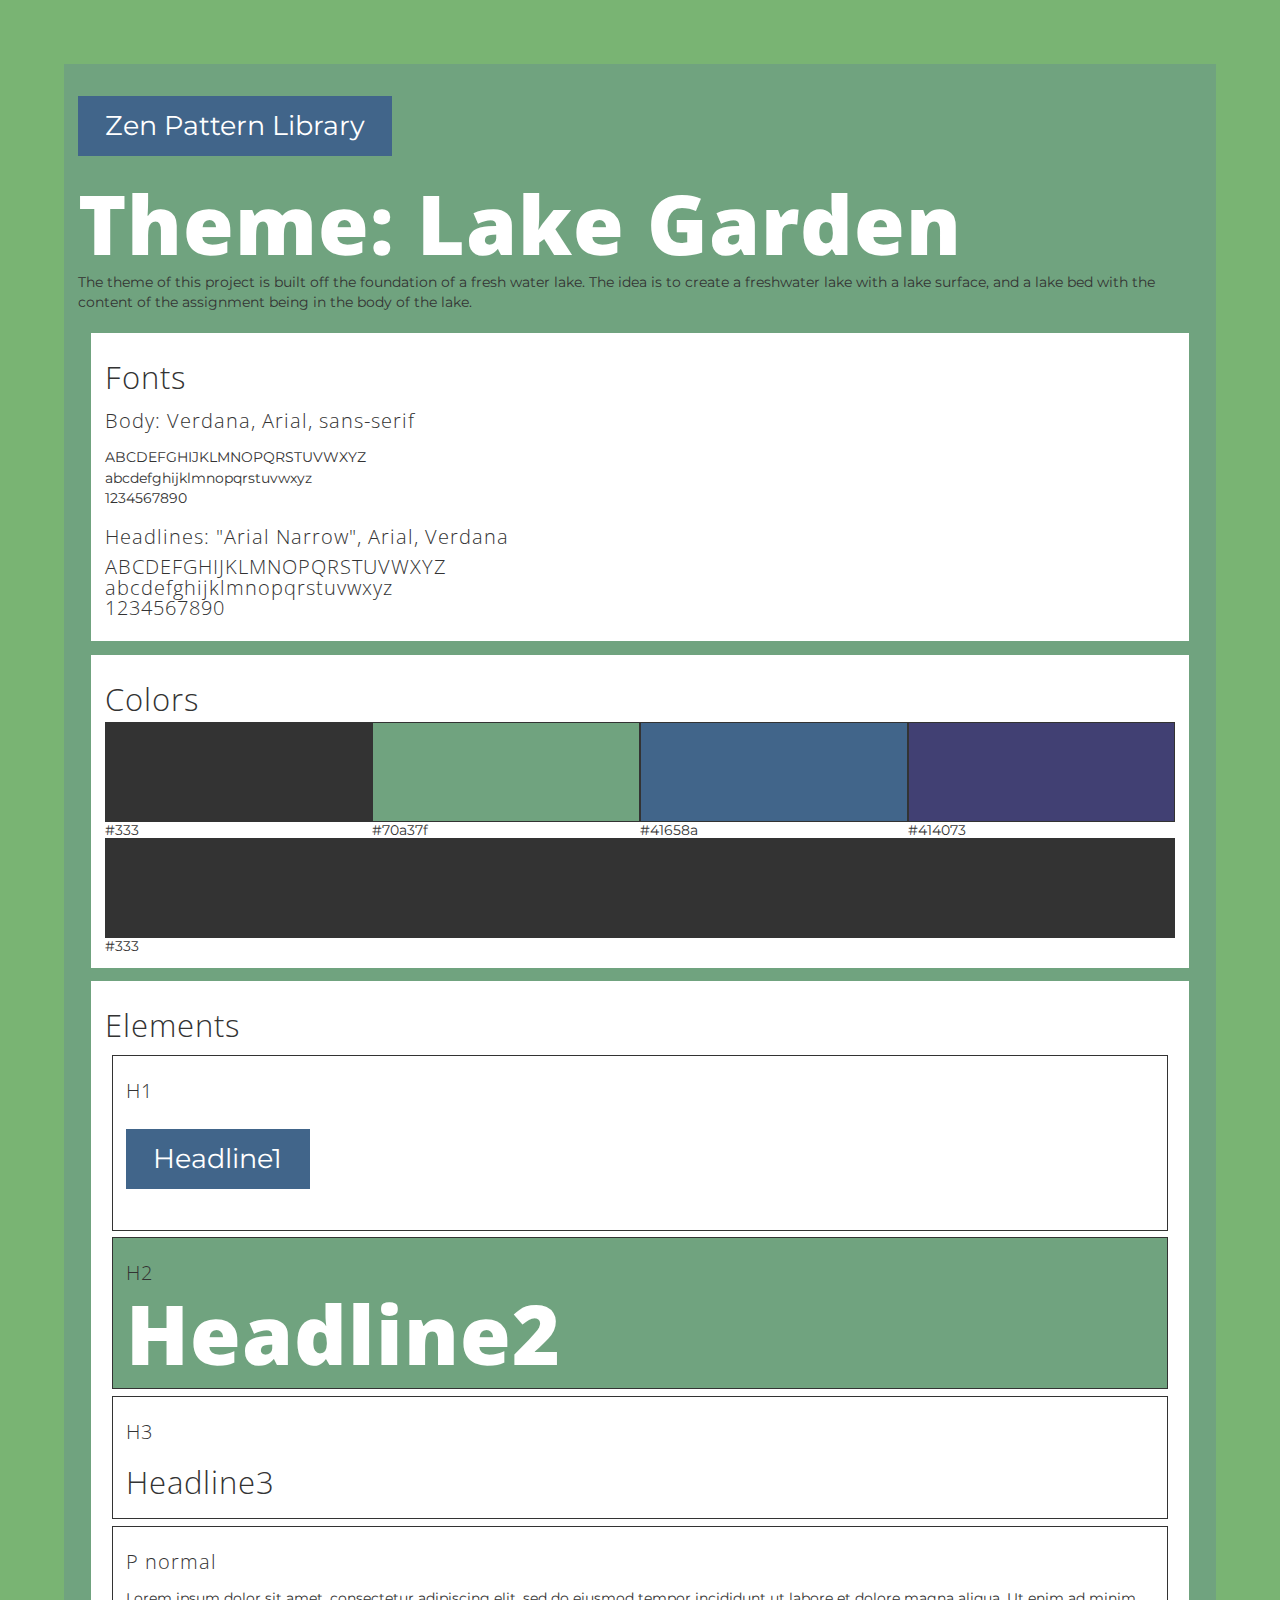
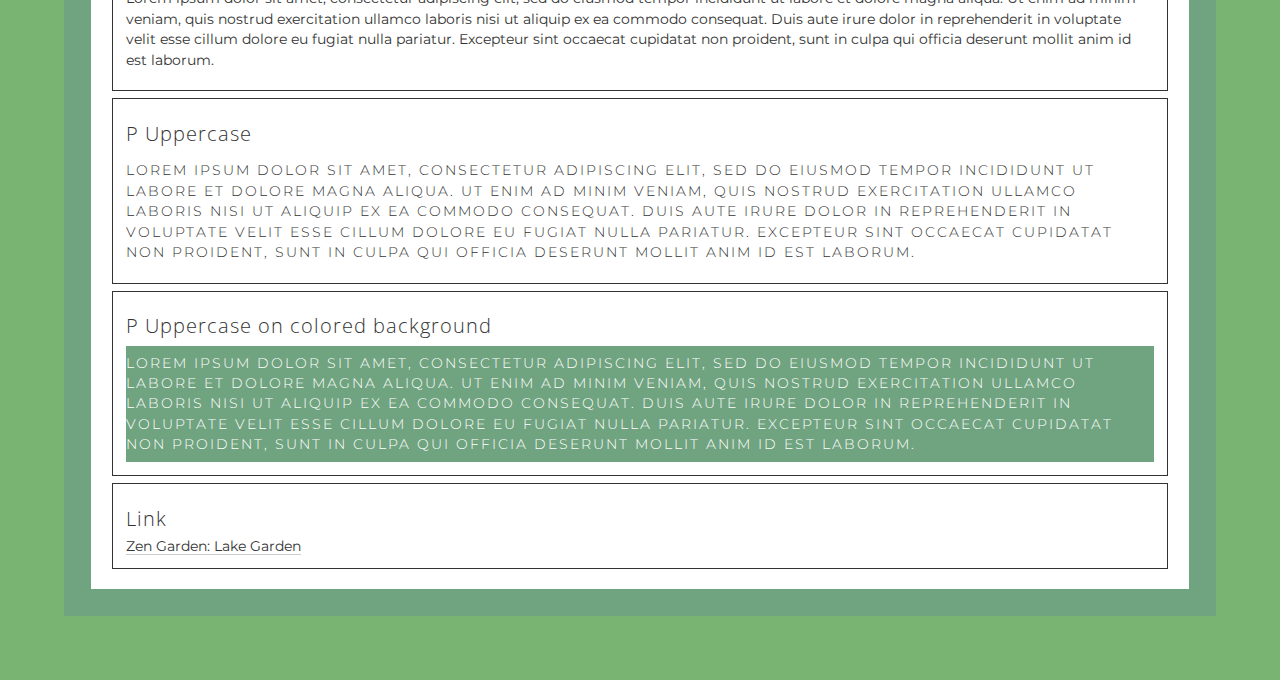
==== pattern.html @ 825a093c "Style Guide color and font change." ====
<!DOCTYPE html>
<html lang="en">
  <head>
    <meta charset="UTF-8" />
    <meta name="viewport" content="width=device-width, initial-scale=1.0" />
    <title>Zen Pattern Library</title>
    <link rel="stylesheet" href="style-pattern.css" />
  </head>
  <body>
    <header>
      <h1>
        Zen Pattern Library
      </h1>
    </header>
    <main>
      <h2>Theme: Lake Garden</h2>
      <p>
        The theme of this project is built off the foundation of a fresh water lake. The idea is to create a freshwater lake with 
        a lake surface, and a lake bed with the content of the assignment being in the body of the lake.
      </p>
      <section>
        <h3>Fonts</h3>
        <h4>Body: Verdana, Arial, sans-serif</h4>
        <p>
          ABCDEFGHIJKLMNOPQRSTUVWXYZ<br />
          abcdefghijklmnopqrstuvwxyz<br />
          1234567890
        </p>
        <h4>Headlines: "Arial Narrow", Arial, Verdana</h4>
        <h4>
          ABCDEFGHIJKLMNOPQRSTUVWXYZ<br />
          abcdefghijklmnopqrstuvwxyz<br />
          1234567890
        </h4>
      </section>

      <section class="colors">
        <h3>Colors</h3>
        <figure>
          <div class="swatch text-dark"></div>
          <figcaption>#333</figcaption>
        </figure>
        <figure>
          <div class="swatch primary"></div>
          <figcaption>#70a37f</figcaption>
        </figure>
        <figure>
          <div class="swatch accent1"></div>
          <figcaption>#41658a</figcaption>
        </figure>
        <figure>
          <div class="swatch accent2"></div>
          <figcaption>#414073</figcaption>
        </figure>
        <figure>
          <div class="swatch text-dark"></div>
          <figcaption>#333</figcaption>
        </figure>
      </section>

      <section class="elements">
        <h3>Elements</h3>
        <div class="element">
          <h4>H1</h4>
          <h1>Headline1</h1>
        </div>
        <div class="element primary">
          <h4>H2</h4>
          <h2>Headline2</h2>
        </div>
        <div class="element">
          <h4>H3</h4>
          <h3>Headline3</h3>
        </div>
        <div class="element">
          <h4>P normal</h4>
          <p>
            Lorem ipsum dolor sit amet, consectetur adipiscing elit, sed do
            eiusmod tempor incididunt ut labore et dolore magna aliqua. Ut enim
            ad minim veniam, quis nostrud exercitation ullamco laboris nisi ut
            aliquip ex ea commodo consequat. Duis aute irure dolor in
            reprehenderit in voluptate velit esse cillum dolore eu fugiat nulla
            pariatur. Excepteur sint occaecat cupidatat non proident, sunt in
            culpa qui officia deserunt mollit anim id est laborum.
          </p>
        </div>
        <div class="element">
          <h4>P Uppercase</h4>
          <p class="uppercase">
            Lorem ipsum dolor sit amet, consectetur adipiscing elit, sed do
            eiusmod tempor incididunt ut labore et dolore magna aliqua. Ut enim
            ad minim veniam, quis nostrud exercitation ullamco laboris nisi ut
            aliquip ex ea commodo consequat. Duis aute irure dolor in
            reprehenderit in voluptate velit esse cillum dolore eu fugiat nulla
            pariatur. Excepteur sint occaecat cupidatat non proident, sunt in
            culpa qui officia deserunt mollit anim id est laborum.
          </p>
        </div>
        <div class="element">
          <h4>P Uppercase on colored background</h4>
          <p class="uppercase-light primary">
            Lorem ipsum dolor sit amet, consectetur adipiscing elit, sed do
            eiusmod tempor incididunt ut labore et dolore magna aliqua. Ut enim
            ad minim veniam, quis nostrud exercitation ullamco laboris nisi ut
            aliquip ex ea commodo consequat. Duis aute irure dolor in
            reprehenderit in voluptate velit esse cillum dolore eu fugiat nulla
            pariatur. Excepteur sint occaecat cupidatat non proident, sunt in
            culpa qui officia deserunt mollit anim id est laborum.
          </p>
        </div>
        <div class="element">
          <h4>Link</h4>
          <a
            href="https://crditto.github.io/Zen-Garden/"
            rel="noreferrer"
            target="_blank"
            >Zen Garden: Lake Garden</a
          >
        </div>
      </section>
    </main>
  </body>
</html>
---- style-pattern.css ----
/* Font Import */
@import url("https://fonts.googleapis.com/css2?family=Gabarito&family=Lora&family=Montserrat:wght@300&family=Open+Sans:wght@600&display=swap");
h2,
h3,
h4 {
  font-family: "Open Sans", Arial, Verdana, sans-serif;
  margin: 0;
}

h1 {
  background: #41658a;
  color: #fff;
  display: inline-block;
  font-weight: normal;
  margin-bottom: 1em;
  padding: 0.5em 1em;
}

h2 {
  color: #fff;
  font-weight: 900; /* Heavy */
  font-size: 6em;
  letter-spacing: 1px;
  line-height: 1em;
}

h3 {
  font-size: 2.25em;
  font-weight: 200; /* Thin */
  letter-spacing: 1px;
  line-height: 1em;
  padding: 0.5em 0 0.25em 0;
}

h4 {
  font-size: 1.5em;
  font-weight: 200; /* Thin */
  letter-spacing: 1px;
  line-height: 1em;
  margin: 0.5em 0;
}

p {
  font-family: "Montserrat", arial, sans-serif;
  font-size: 1em;
  line-height: 1.5em;
  padding: 0.5em 0;
  margin: 0;
}

a {
  border-bottom: 1px solid rgba(0, 0, 0, 0.2);
  color: #333;
  text-decoration: none;
  transition: border-color 0.2s ease-in-out;
}

a:hover {
  border-color: #41658a;
}

[role=banner] > h1 {
  font-weight: 300;
  letter-spacing: 2px;
  text-transform: uppercase;
  color: #fff;
}

.summary {
  font-weight: 300;
  letter-spacing: 2px;
  text-transform: uppercase;
  color: #fff;
  padding: 15% 0;
}
.summary p:last-child {
  border-top: 1px solid #41658a;
  margin-top: 1em;
  padding-top: 1.5em;
}
.summary a {
  color: #fff;
}

.preamble {
  background: rgba(255, 255, 255, 0.9);
  color: #333;
  margin-left: -30%;
  padding: 5% 5% 5% 30%;
}

.intro {
  padding: 5%;
}

* {
  box-sizing: border-box;
}

html {
  background-color: #79b473;
  padding: 5%;
}

body {
  font-family: "Montserrat", arial, sans-serif;
  font-size: 85%;
  color: #333;
  background-color: #70a37f;
  margin: 0;
  padding: 1em;
}

section {
  background-color: white;
  padding: 1em;
  margin: 1em;
}

.colors {
  display: flex;
  flex-flow: row wrap;
}
.colors > h3 {
  width: 100%;
  flex: 1 0 100%;
}
.colors > figure {
  margin: 0;
  flex: 1 1 25%;
}

.swatch {
  width: 100%;
  height: 100px;
  border: 1px solid;
}

.primary {
  background-color: #70a37f;
}

.accent1 {
  background-color: #41658a;
}

.accent2 {
  background-color: #414073;
}

.text-dark {
  background-color: #333;
}

.element {
  border: 1px solid;
  margin: 0.5em;
  padding: 1em;
}

.uppercase {
  font-weight: 300;
  letter-spacing: 2px;
  text-transform: uppercase;
  color: #333;
}

.uppercase-light {
  font-weight: 300;
  letter-spacing: 2px;
  text-transform: uppercase;
  color: #fff;
}/*# sourceMappingURL=style-pattern.css.map */
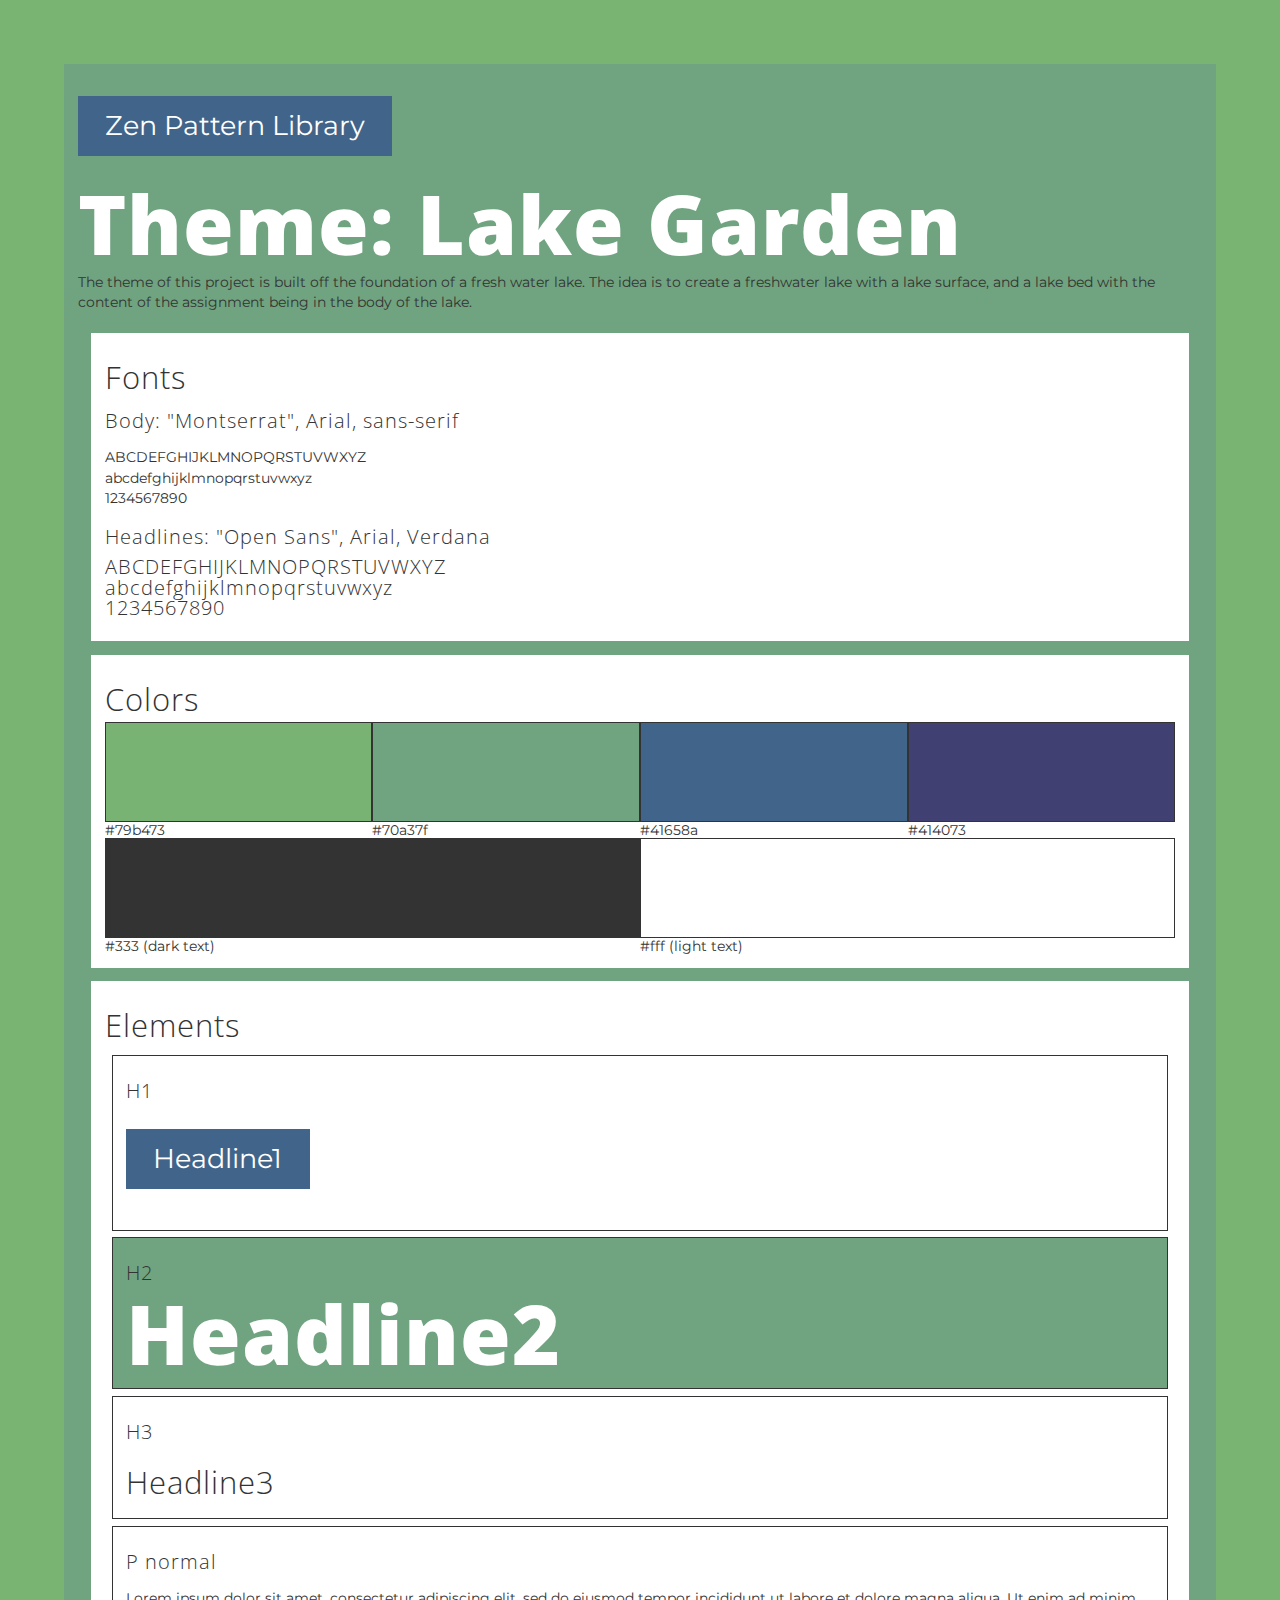
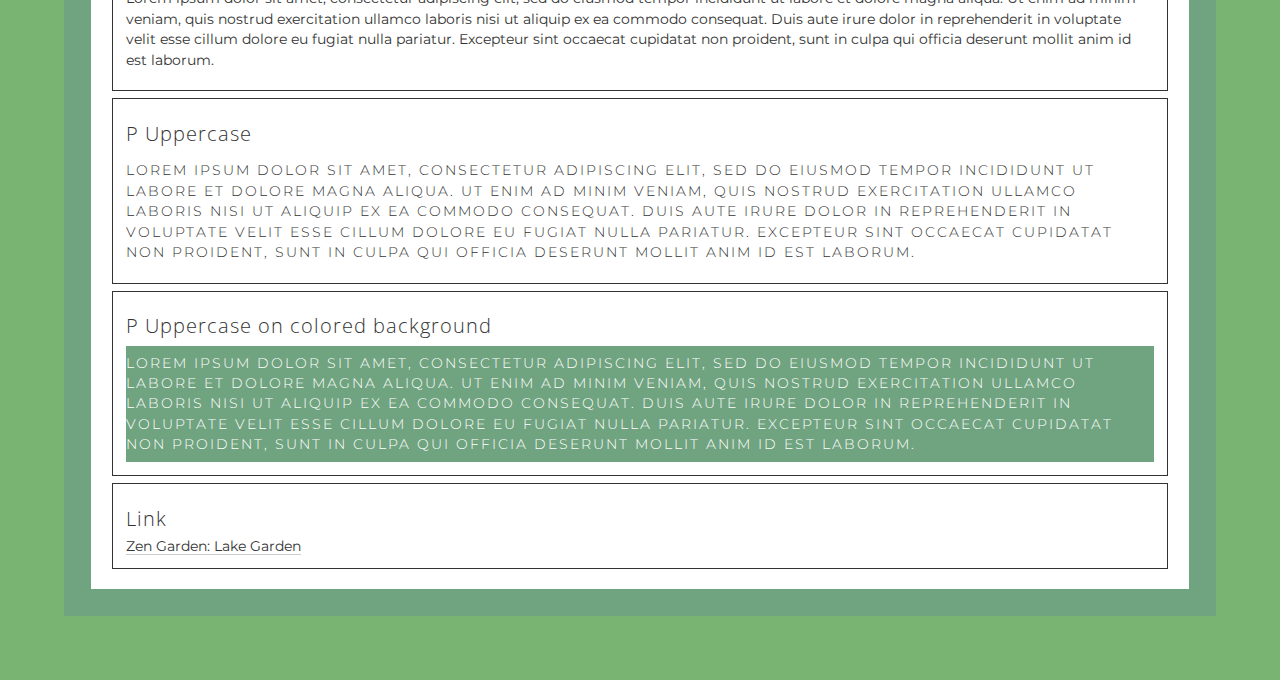
==== commit 94723ebd: "Style Guide: Swatches, headline & body text" ====
--- a/pattern.html
+++ b/pattern.html
@@ -20,13 +20,13 @@
       </p>
       <section>
         <h3>Fonts</h3>
-        <h4>Body: Verdana, Arial, sans-serif</h4>
+        <h4>Body: "Montserrat", Arial, sans-serif</h4>
         <p>
           ABCDEFGHIJKLMNOPQRSTUVWXYZ<br />
           abcdefghijklmnopqrstuvwxyz<br />
           1234567890
         </p>
-        <h4>Headlines: "Arial Narrow", Arial, Verdana</h4>
+        <h4>Headlines: "Open Sans", Arial, Verdana</h4>
         <h4>
           ABCDEFGHIJKLMNOPQRSTUVWXYZ<br />
           abcdefghijklmnopqrstuvwxyz<br />
@@ -37,8 +37,8 @@
       <section class="colors">
         <h3>Colors</h3>
         <figure>
-          <div class="swatch text-dark"></div>
-          <figcaption>#333</figcaption>
+          <div class="swatch background"></div>
+          <figcaption>#79b473</figcaption>
         </figure>
         <figure>
           <div class="swatch primary"></div>
@@ -54,7 +54,11 @@
         </figure>
         <figure>
           <div class="swatch text-dark"></div>
-          <figcaption>#333</figcaption>
+          <figcaption>#333 (dark text)</figcaption>
+        </figure>
+        <figure>
+          <div class="swatch text-light"></div>
+          <figcaption>#fff (light text)</figcaption>
         </figure>
       </section>
 
--- a/style-pattern.css
+++ b/style-pattern.css
@@ -135,6 +135,9 @@
   height: 100px;
   border: 1px solid;
 }
+.background {
+  background-color: #79b374!important;
+} 
 
 .primary {
   background-color: #70a37f;
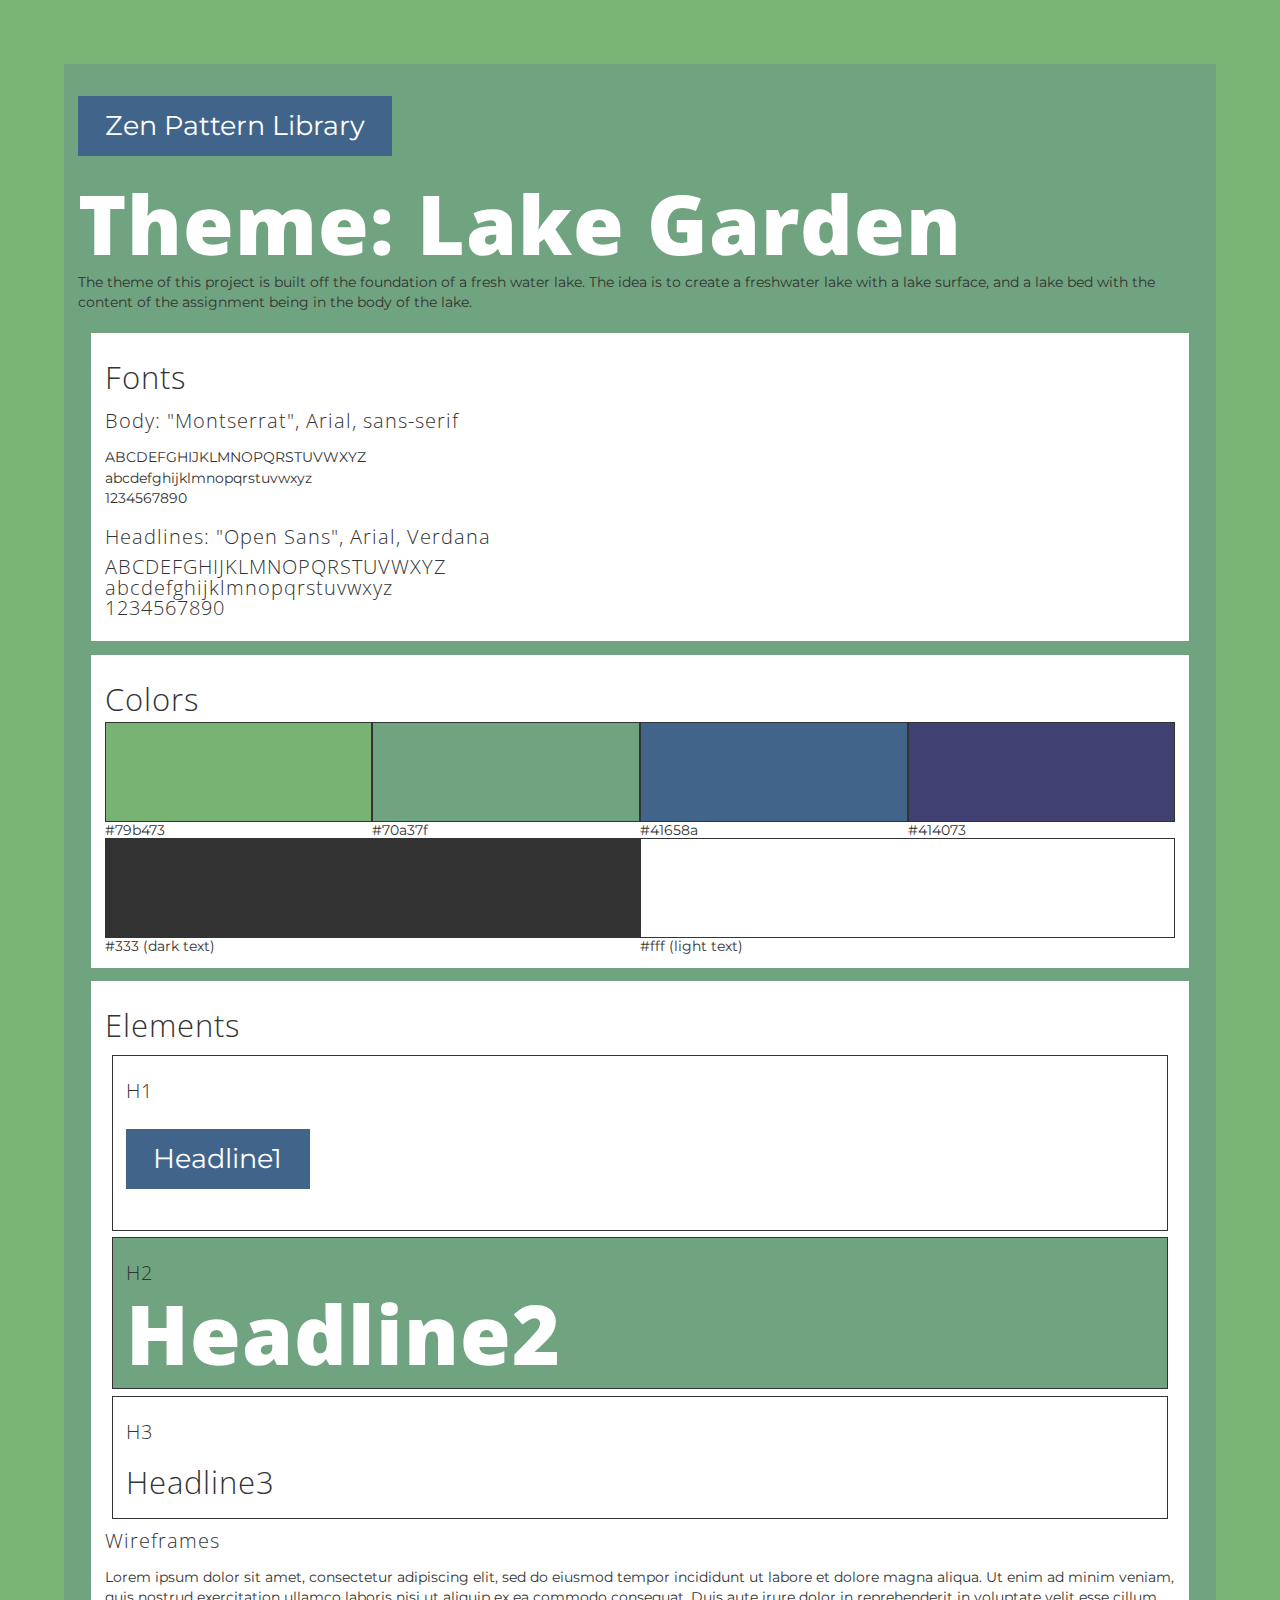
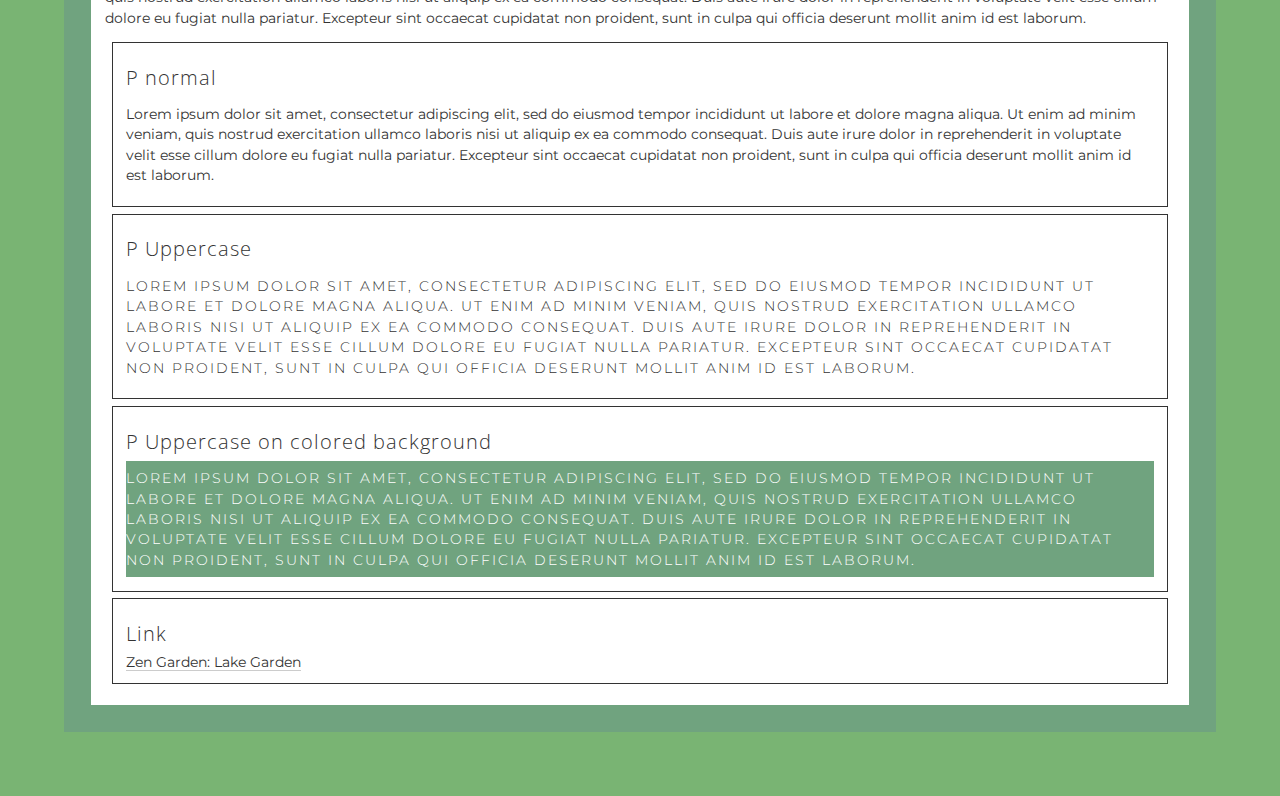
==== commit b167a36f: "Image upload" ====
--- a/pattern.html
+++ b/pattern.html
@@ -76,6 +76,18 @@
           <h4>H3</h4>
           <h3>Headline3</h3>
         </div>
+        <div class="image">
+          <h4>Wireframes</h4>
+          <p>
+            Lorem ipsum dolor sit amet, consectetur adipiscing elit, sed do
+            eiusmod tempor incididunt ut labore et dolore magna aliqua. Ut enim
+            ad minim veniam, quis nostrud exercitation ullamco laboris nisi ut
+            aliquip ex ea commodo consequat. Duis aute irure dolor in
+            reprehenderit in voluptate velit esse cillum dolore eu fugiat nulla
+            pariatur. Excepteur sint occaecat cupidatat non proident, sunt in
+            culpa qui officia deserunt mollit anim id est laborum.
+          </p>
+        </div>
         <div class="element">
           <h4>P normal</h4>
           <p>
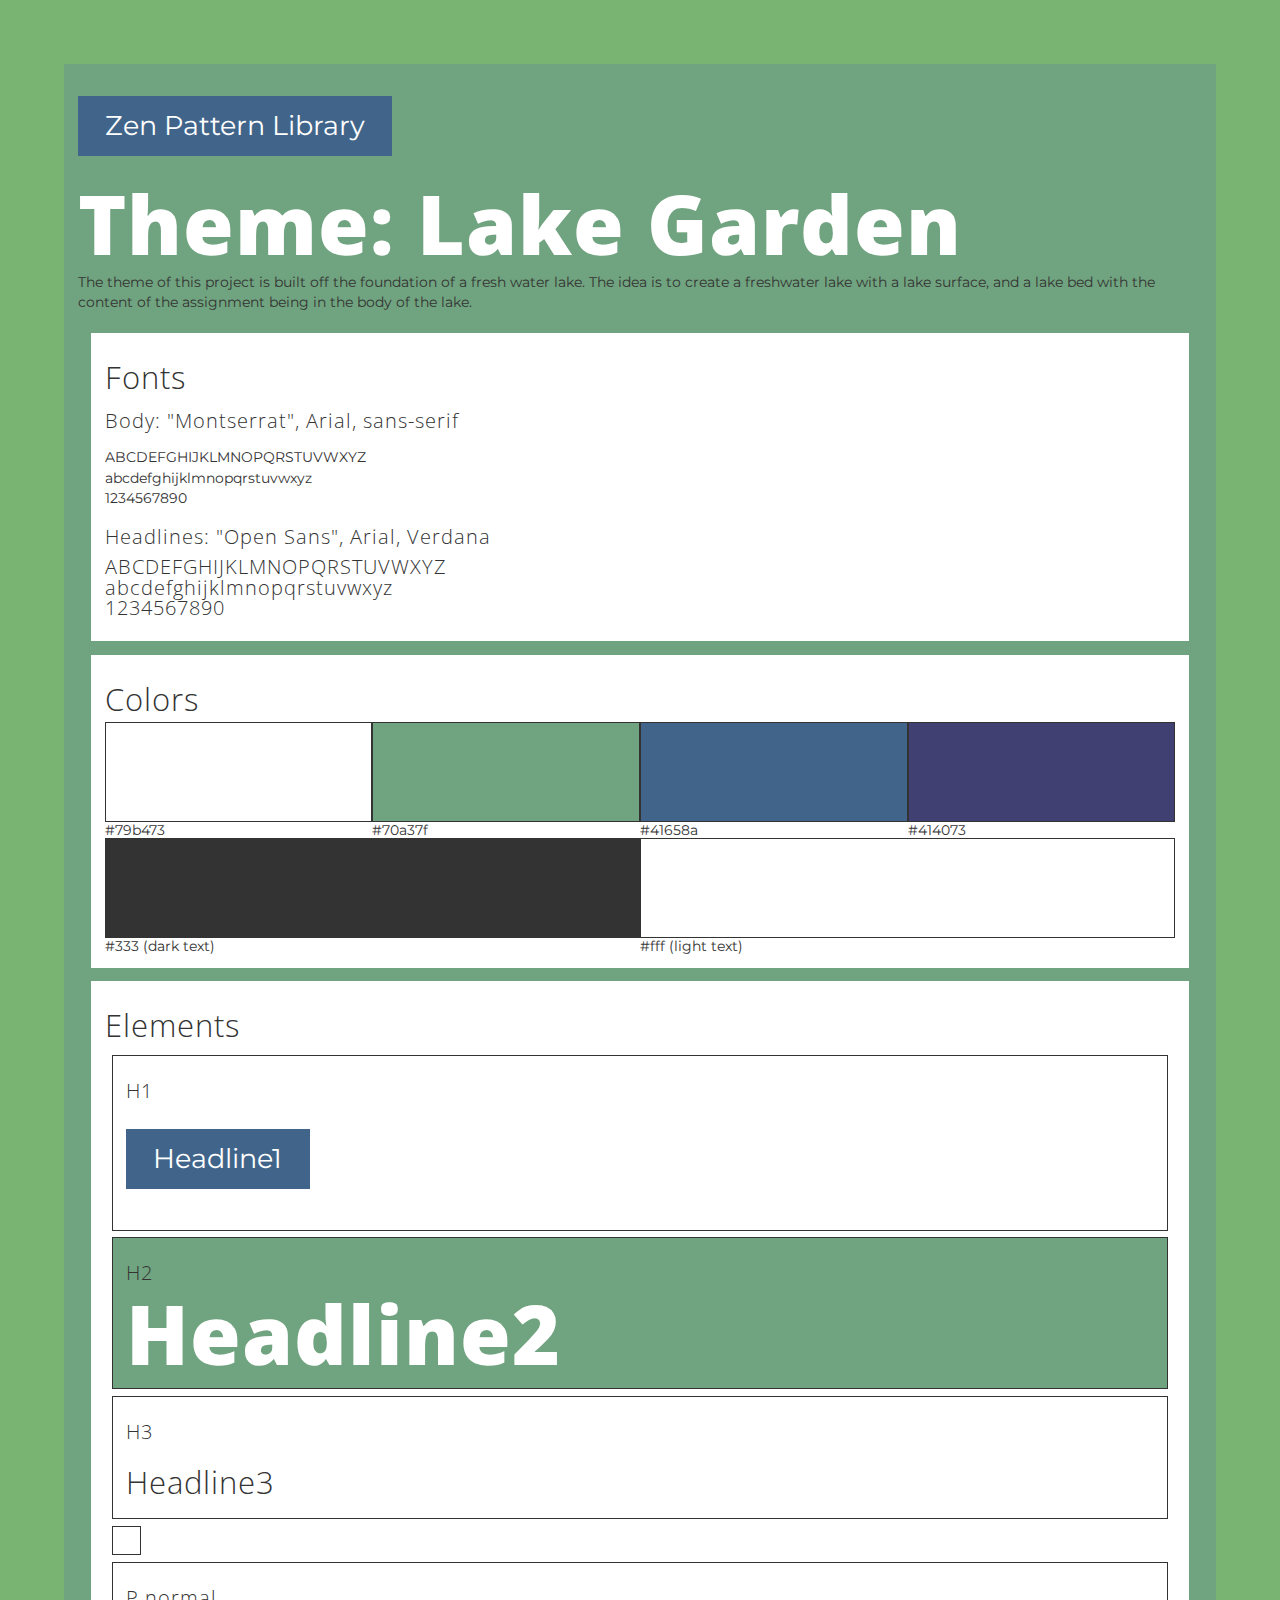
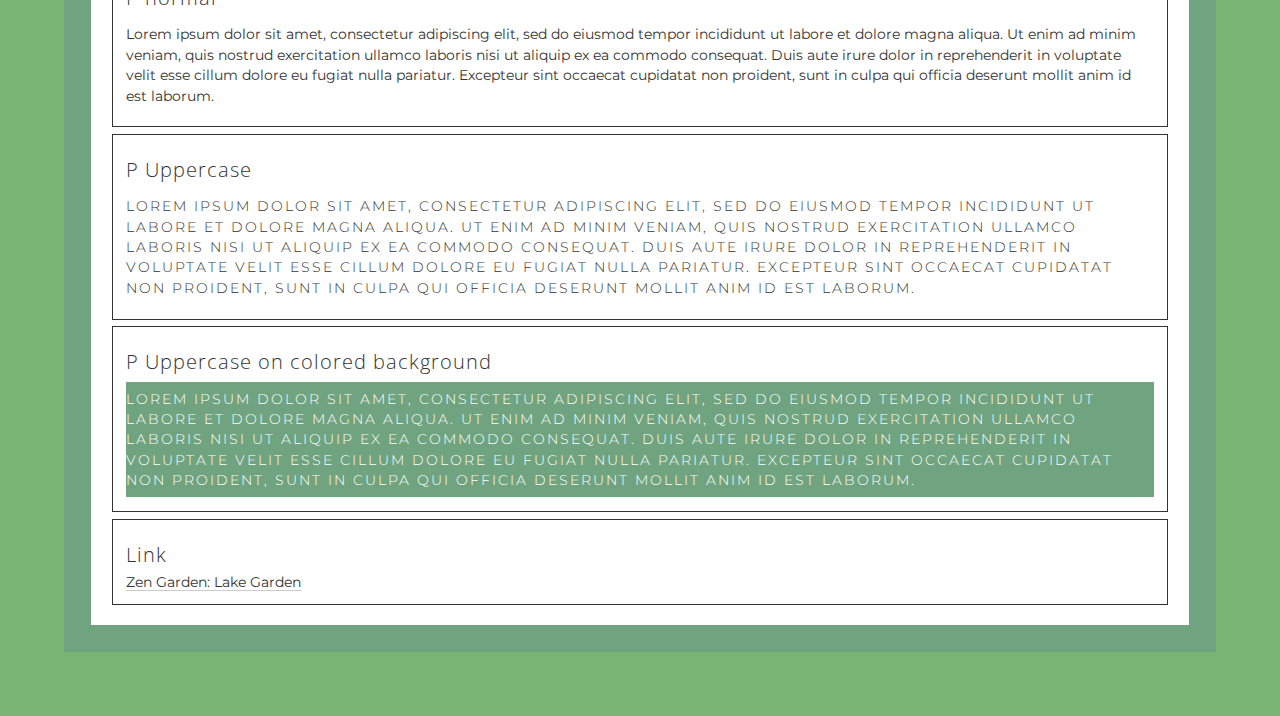
==== commit 84a735e3: "img upload" ====
--- a/pattern.html
+++ b/pattern.html
@@ -78,15 +78,6 @@
         </div>
         <div class="image">
           <h4>Wireframes</h4>
-          <p>
-            Lorem ipsum dolor sit amet, consectetur adipiscing elit, sed do
-            eiusmod tempor incididunt ut labore et dolore magna aliqua. Ut enim
-            ad minim veniam, quis nostrud exercitation ullamco laboris nisi ut
-            aliquip ex ea commodo consequat. Duis aute irure dolor in
-            reprehenderit in voluptate velit esse cillum dolore eu fugiat nulla
-            pariatur. Excepteur sint occaecat cupidatat non proident, sunt in
-            culpa qui officia deserunt mollit anim id est laborum.
-          </p>
         </div>
         <div class="element">
           <h4>P normal</h4>
--- a/style-pattern.css
+++ b/style-pattern.css
@@ -135,9 +135,6 @@
   height: 100px;
   border: 1px solid;
 }
-.background {
-  background-color: #79b374!important;
-} 
 
 .primary {
   background-color: #70a37f;
@@ -173,4 +170,11 @@
   letter-spacing: 2px;
   text-transform: uppercase;
   color: #fff;
+}
+
+.image {
+  border: 1px solid;
+  margin: 0.5em;
+  padding: 1em;
+  content: url(https://github.com/crditto/Zen-Garden/blob/main/zg_mobile.jpg);
 }/*# sourceMappingURL=style-pattern.css.map */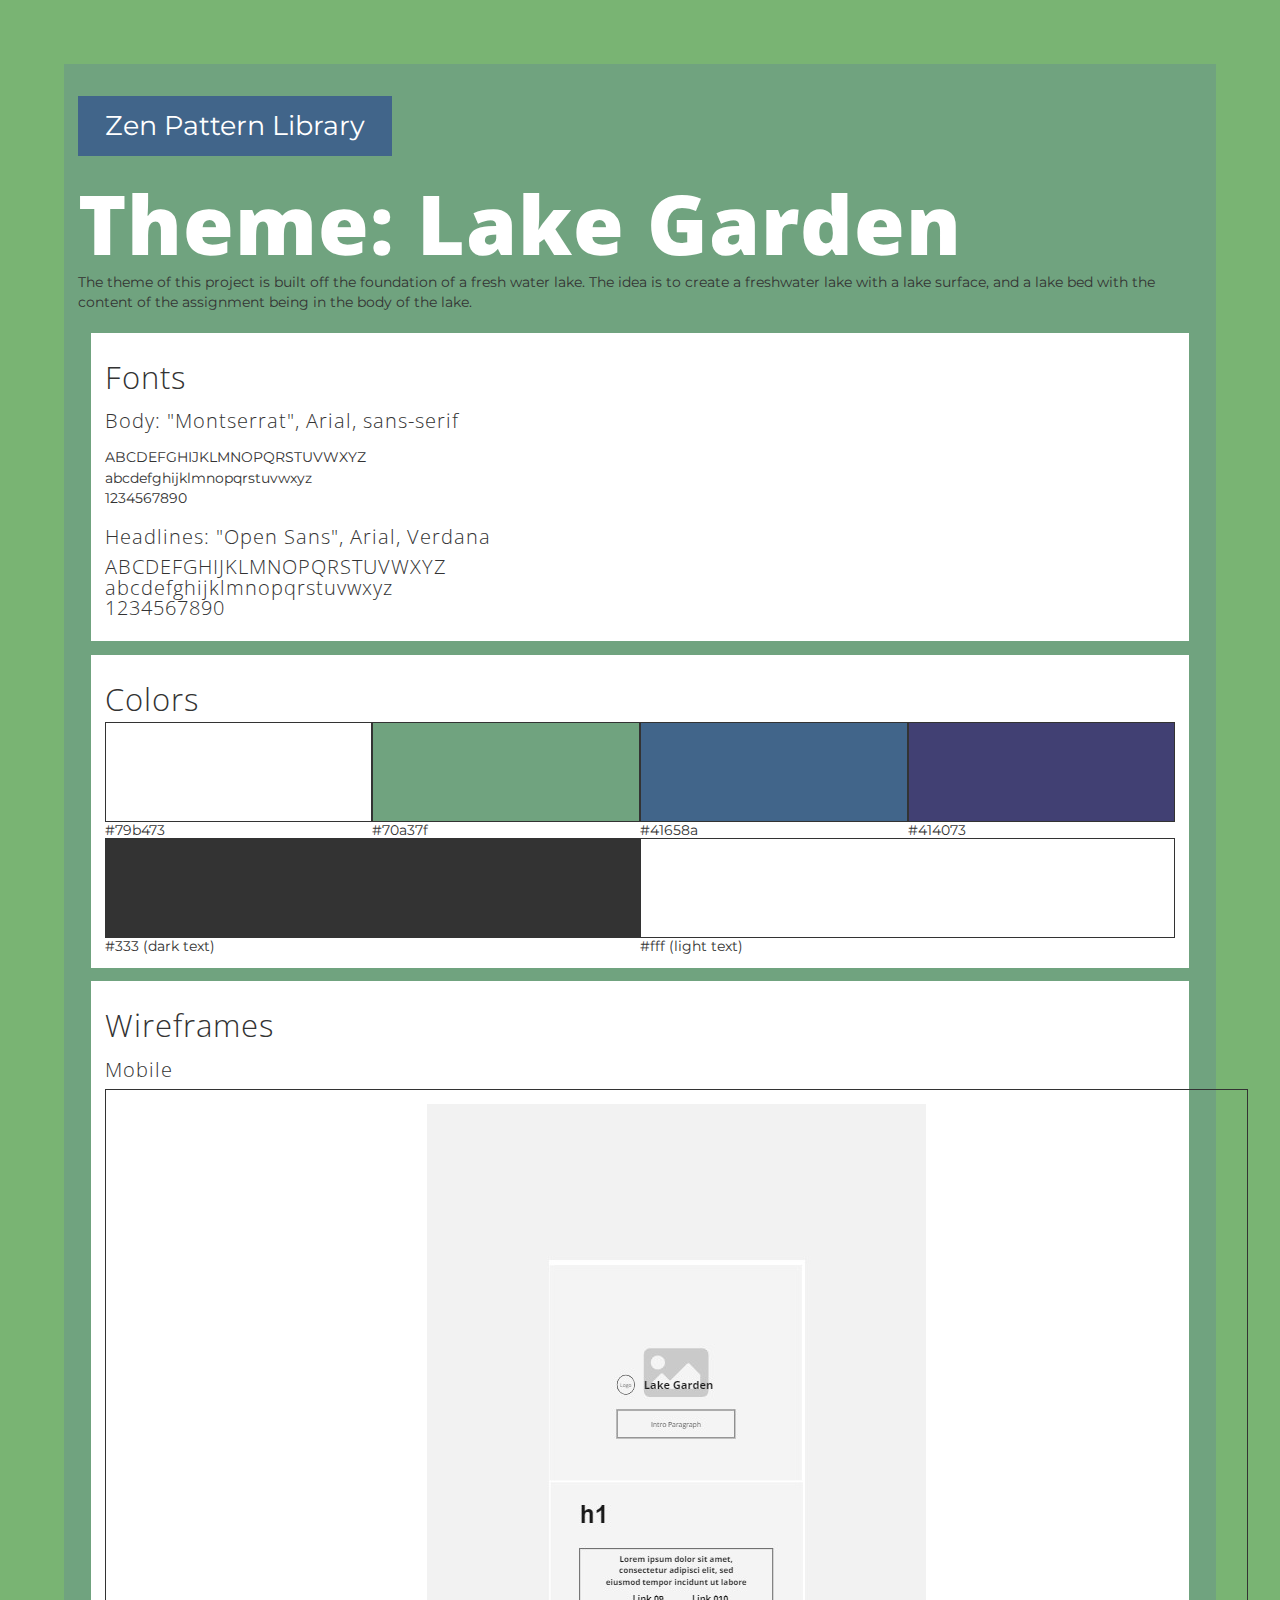
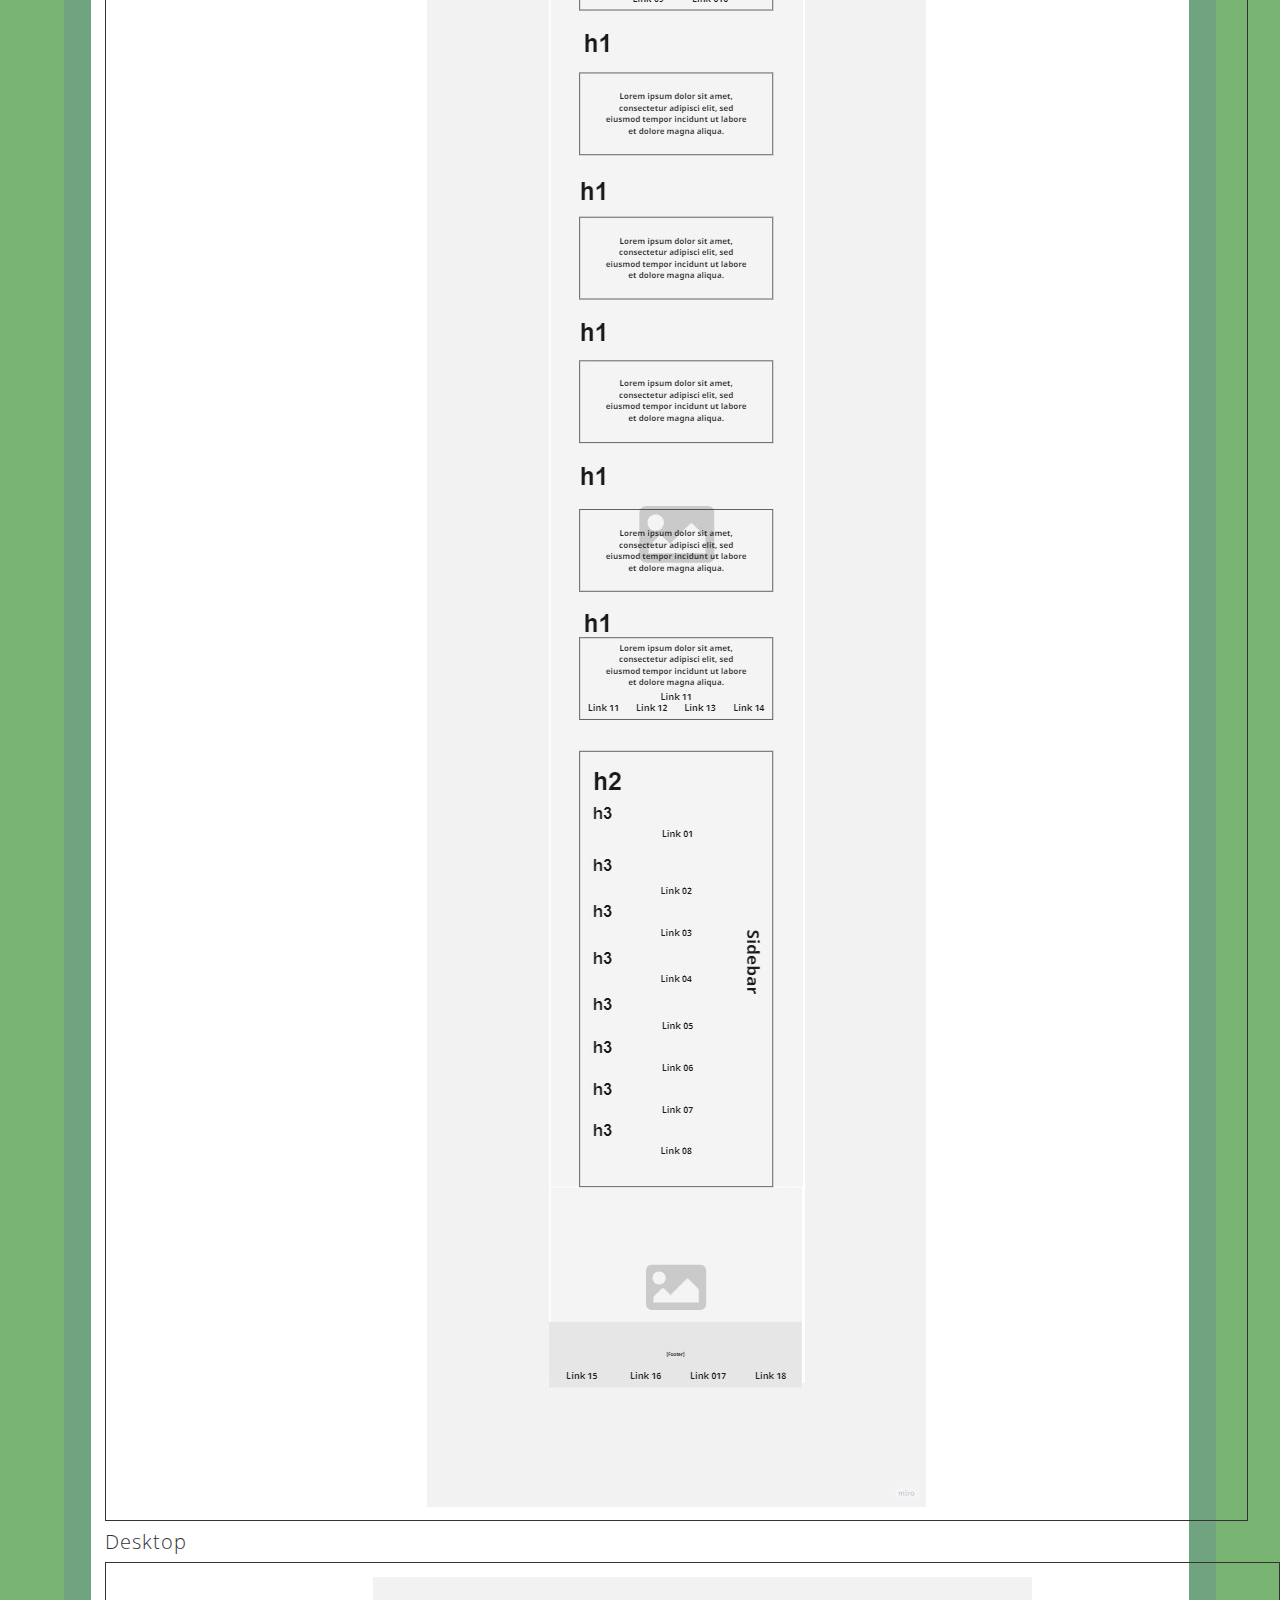
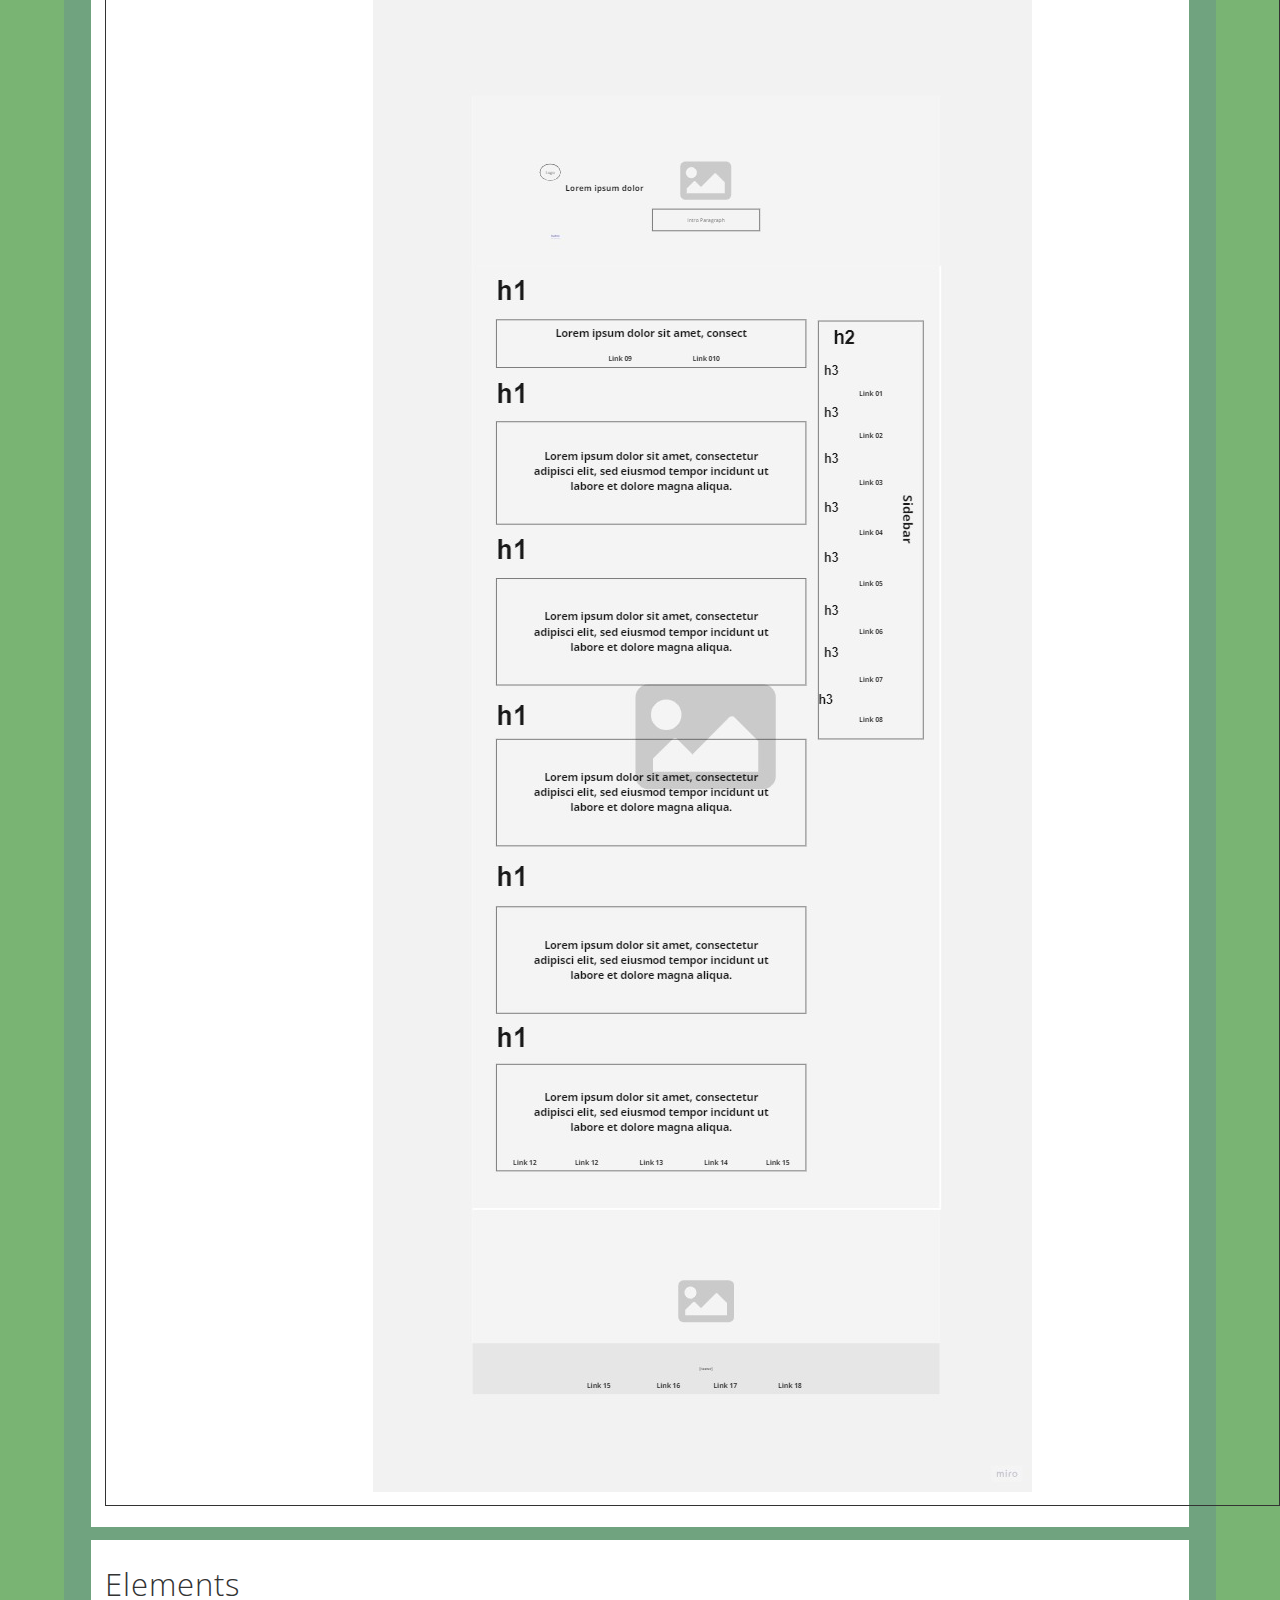
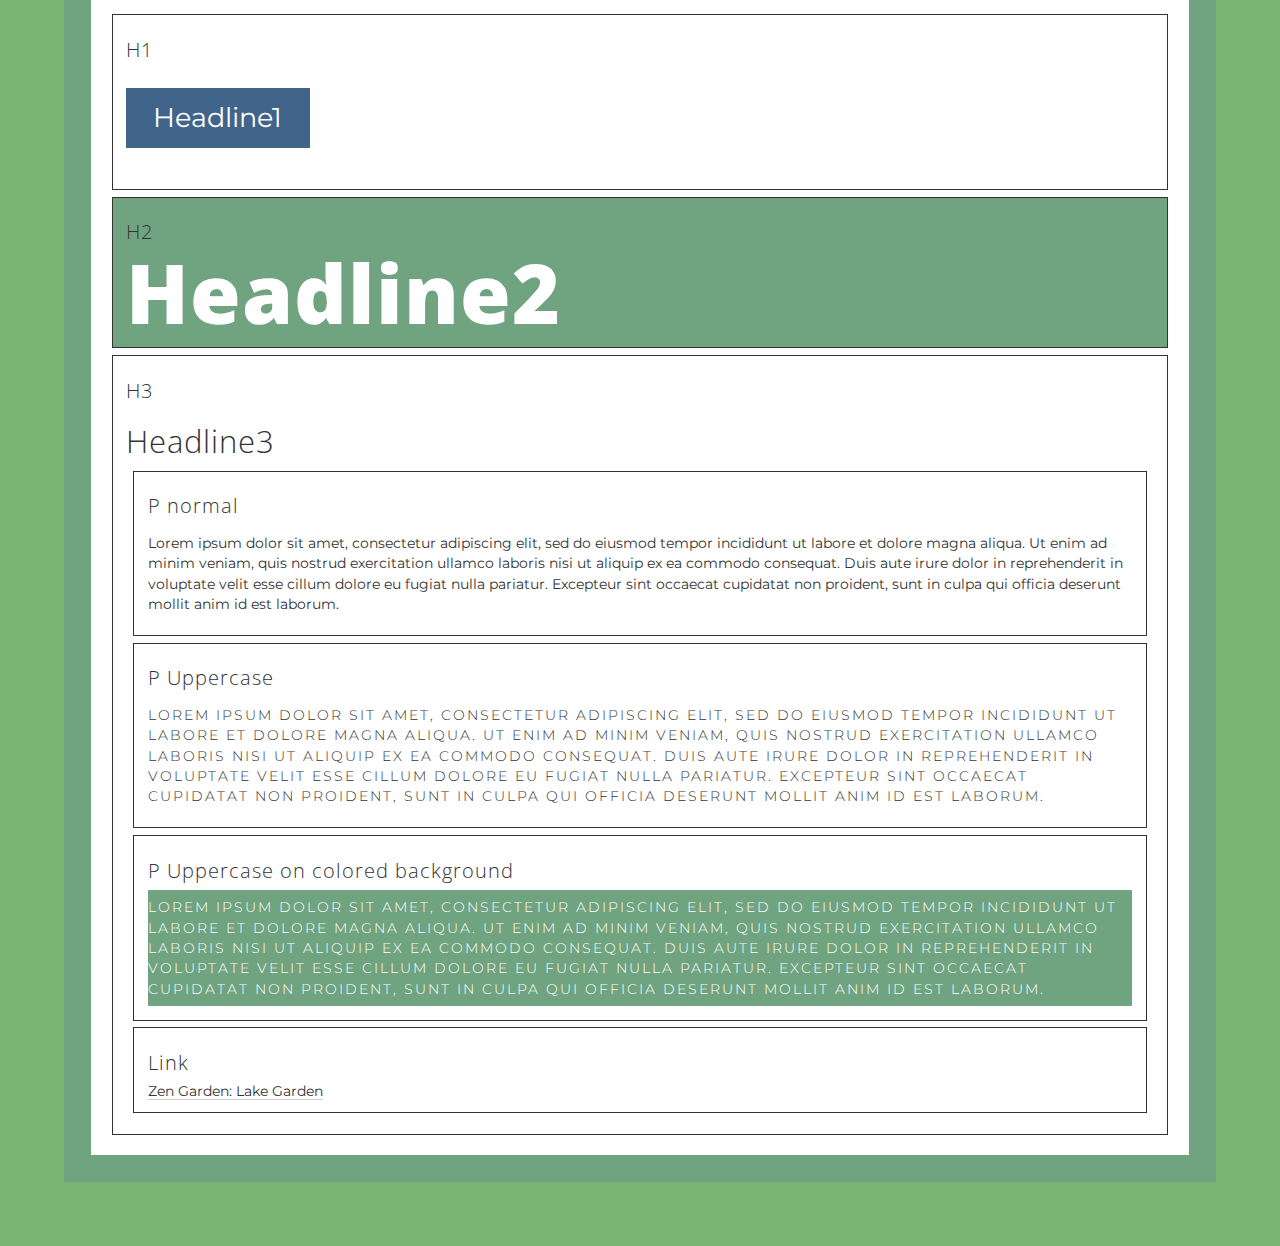
==== commit e8453a95: "Wireframe complete" ====
--- a/pattern.html
+++ b/pattern.html
@@ -63,6 +63,16 @@
       </section>
 
       <section class="elements">
+        <h3>Wireframes</h3>
+        <h4>Mobile</h4>
+      <div class="element image1">
+      </div>
+      <h4>Desktop</h4>
+      <div class="element image2">
+      </div>
+      </section>
+
+      <section class="elements">
         <h3>Elements</h3>
         <div class="element">
           <h4>H1</h4>
@@ -75,10 +85,6 @@
         <div class="element">
           <h4>H3</h4>
           <h3>Headline3</h3>
-        </div>
-        <div class="image">
-          <h4>Wireframes</h4>
-        </div>
         <div class="element">
           <h4>P normal</h4>
           <p>
--- a/style-pattern.css
+++ b/style-pattern.css
@@ -172,9 +172,20 @@
   color: #fff;
 }
 
-.image {
-  border: 1px solid;
-  margin: 0.5em;
-  padding: 1em;
-  content: url(https://github.com/crditto/Zen-Garden/blob/main/zg_mobile.jpg);
+.image1 {
+  display: block;
+  margin-left: auto;
+  margin-right: auto;
+  padding-left: 30%;
+  padding-right: 30%;
+  content: url(images/zg_mobile.jpg);
+}
+
+.image2 {
+  display: block;
+  margin-left: auto;
+  margin-right: auto;
+  padding-left: 25%;
+  padding-right: 23%;
+  content: url(images/zg_desktop.jpg);
 }/*# sourceMappingURL=style-pattern.css.map */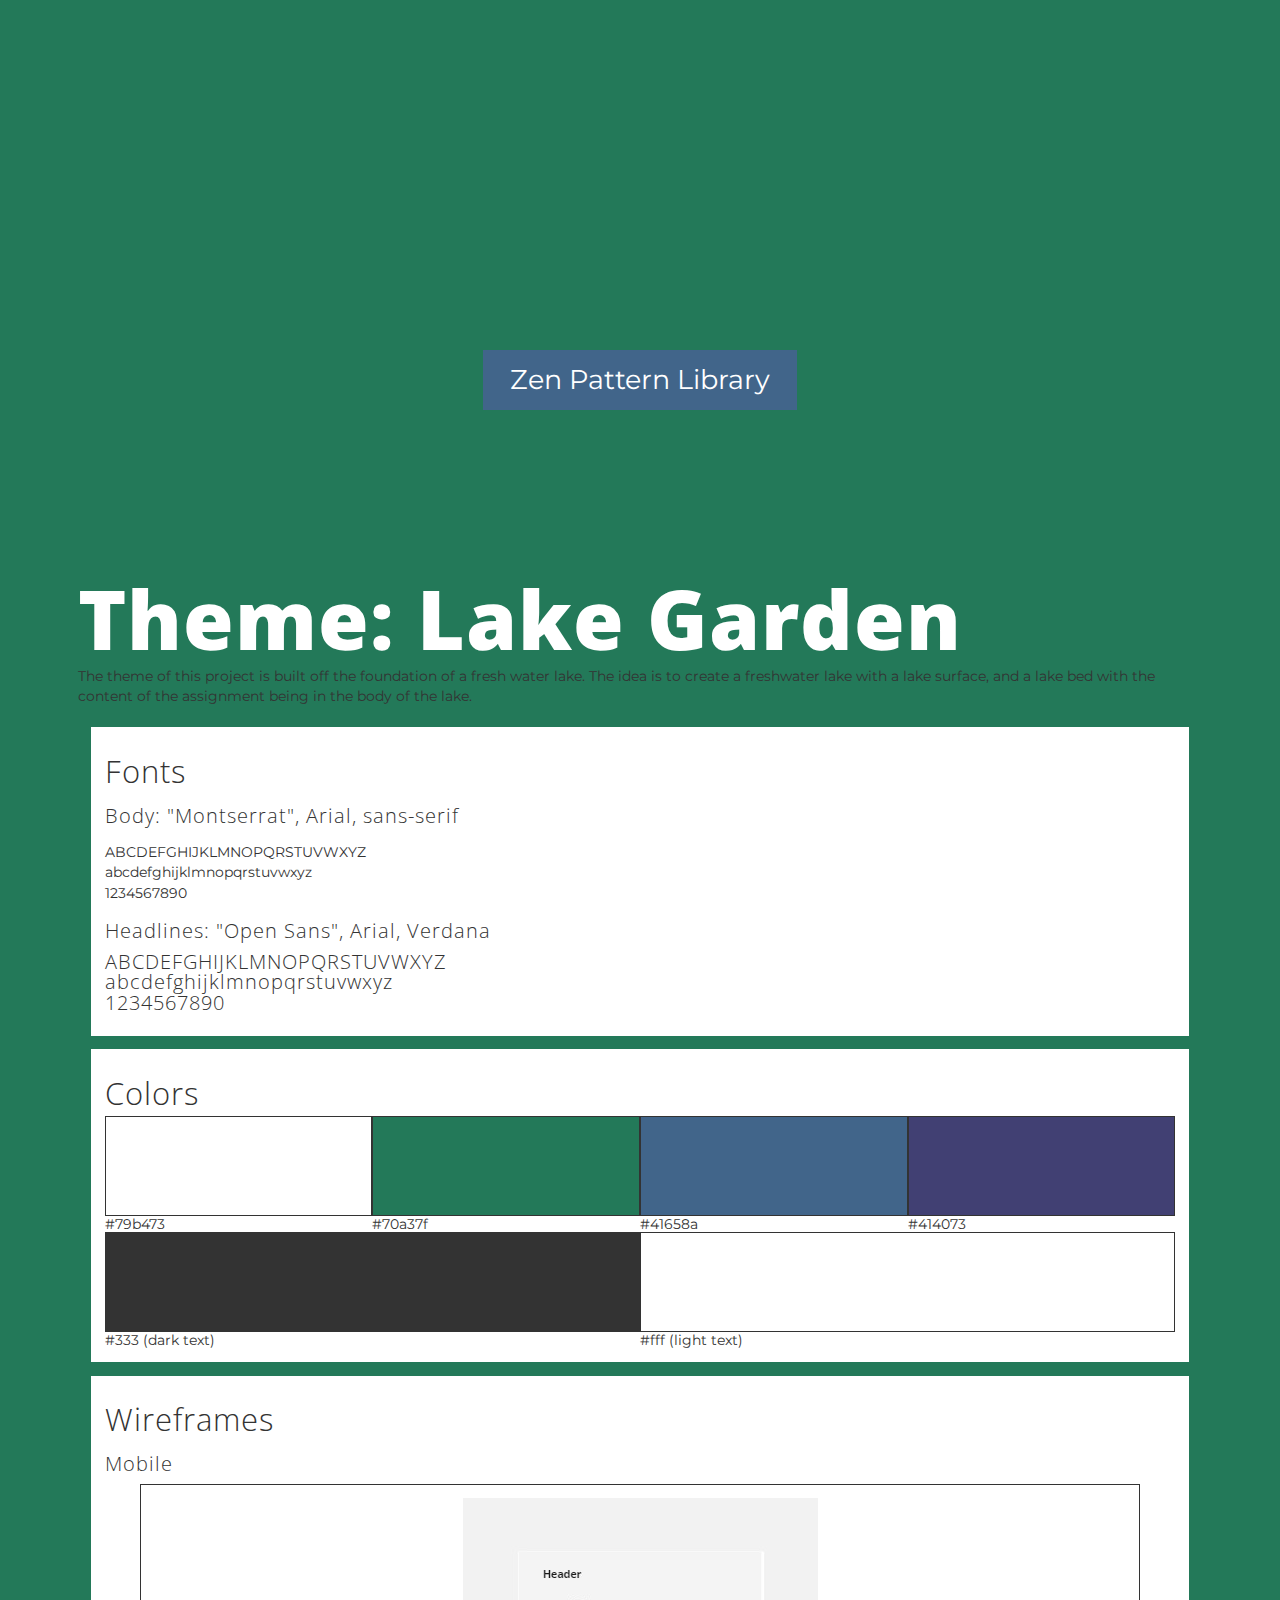
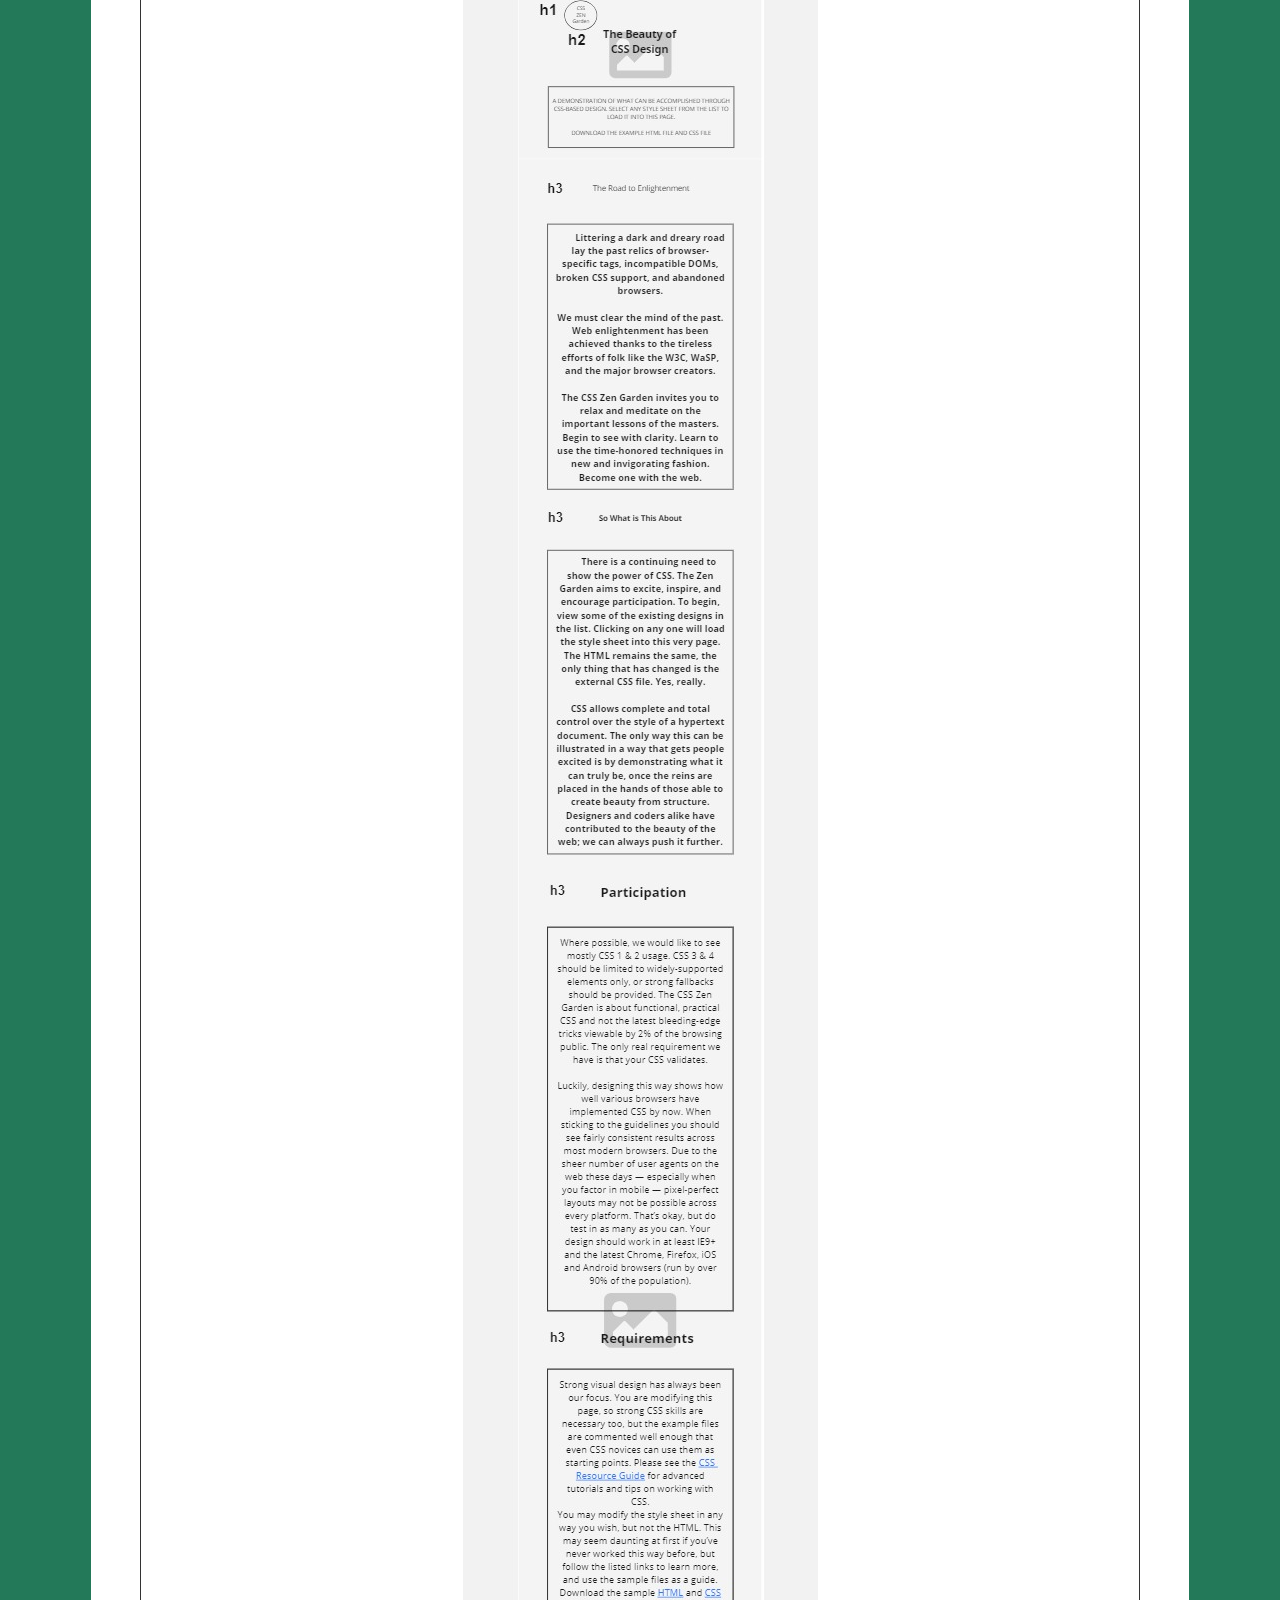
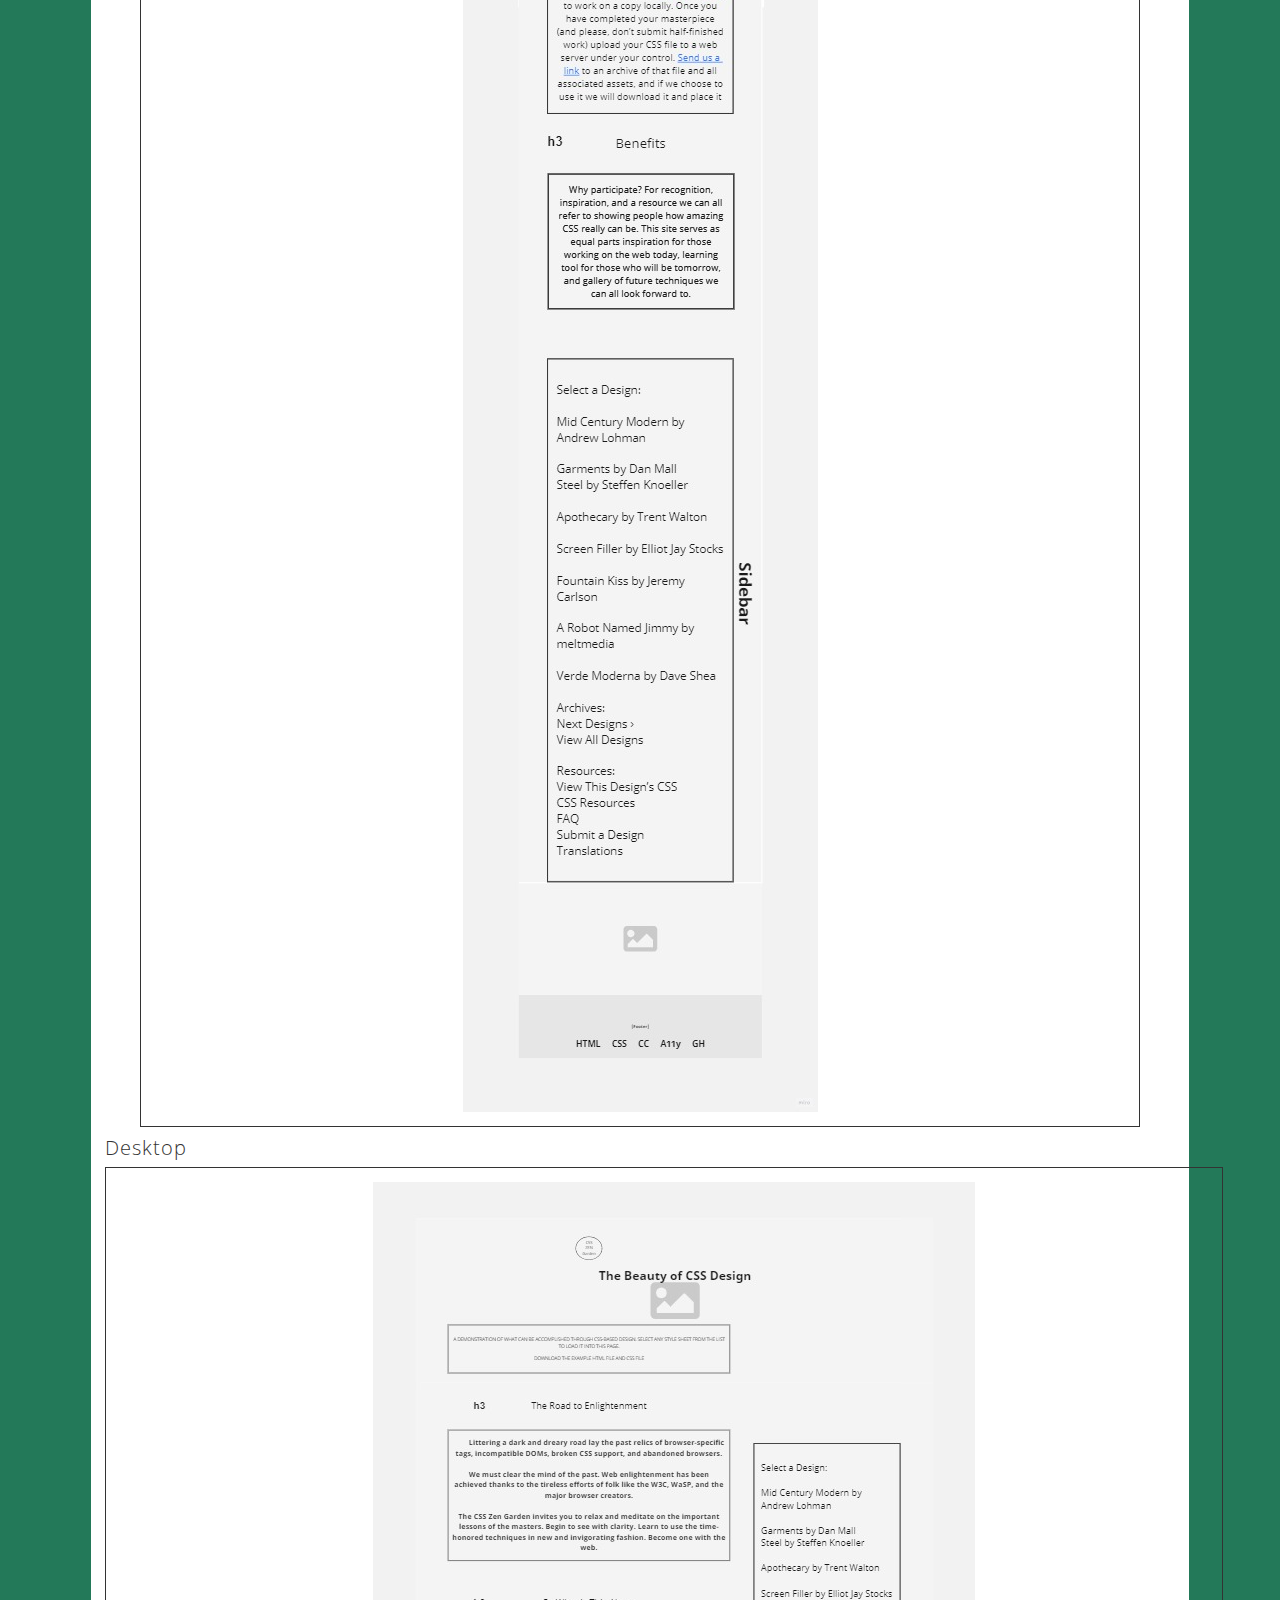
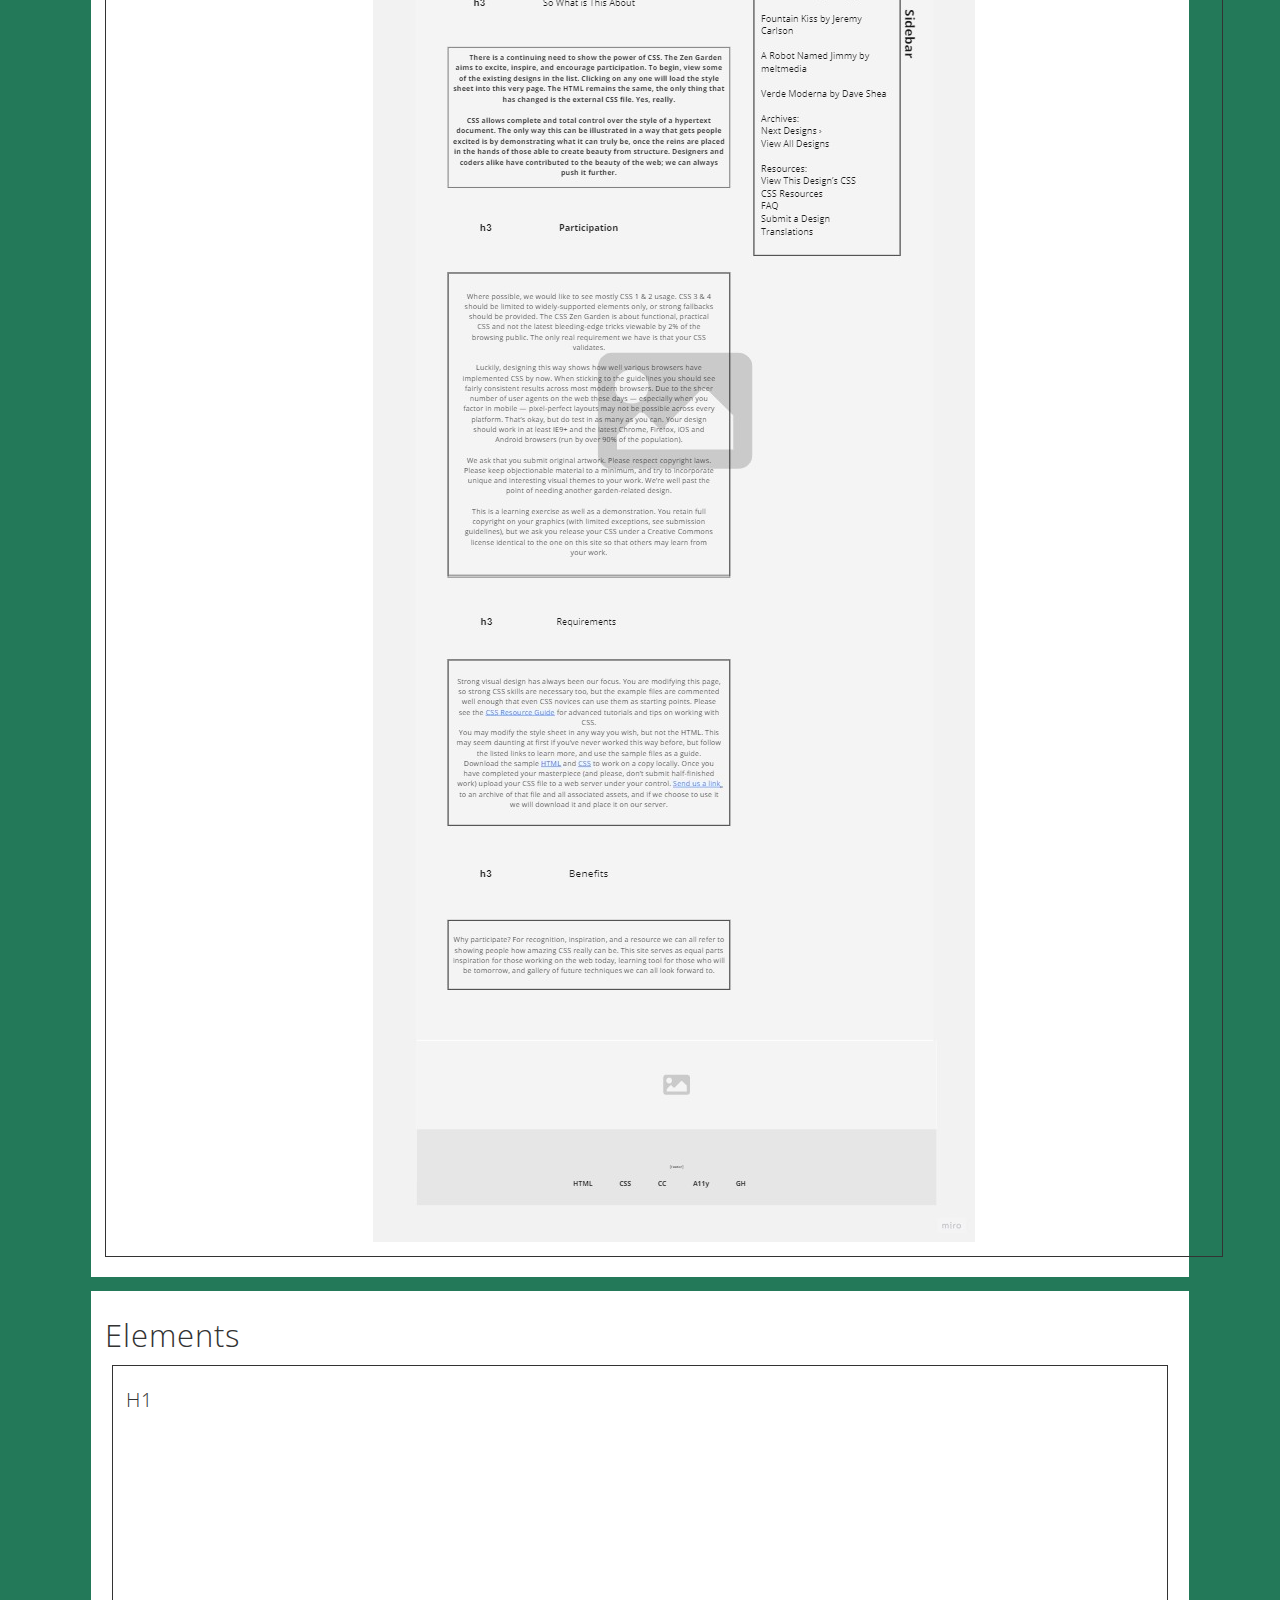
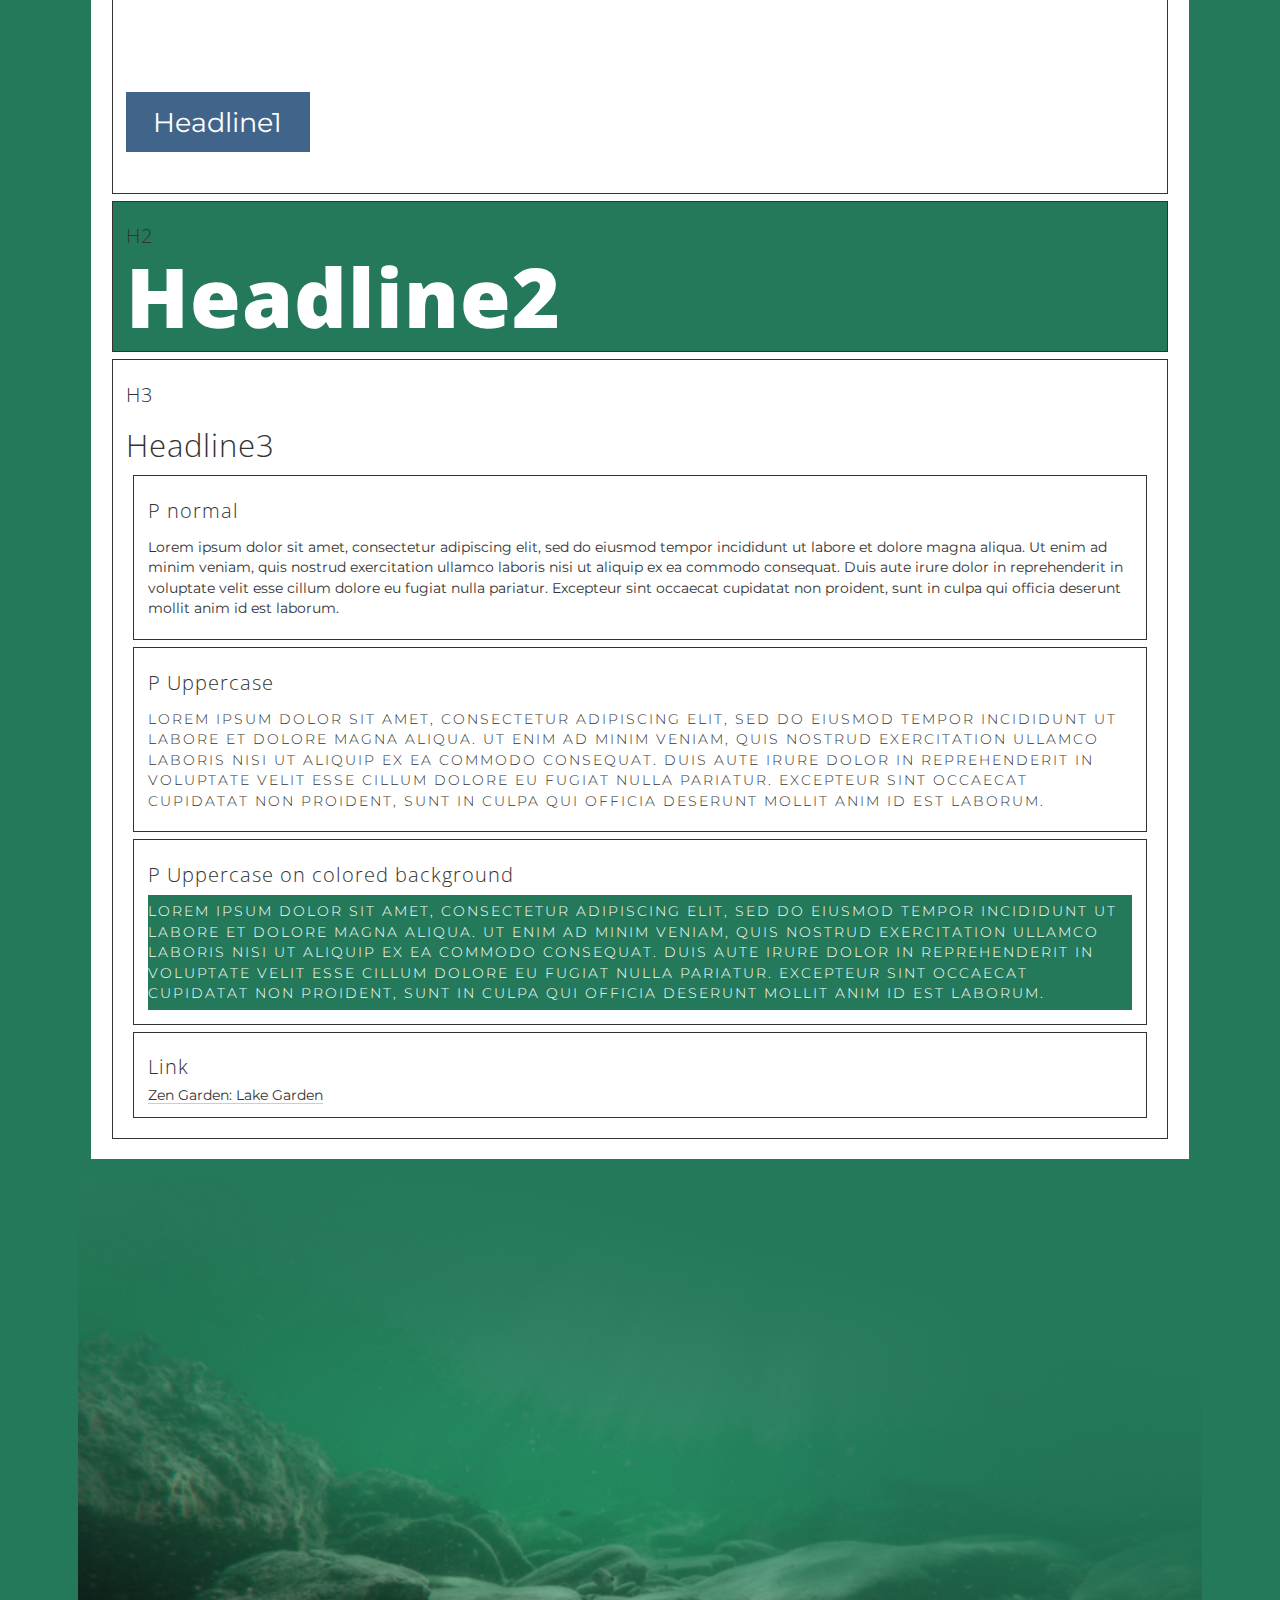
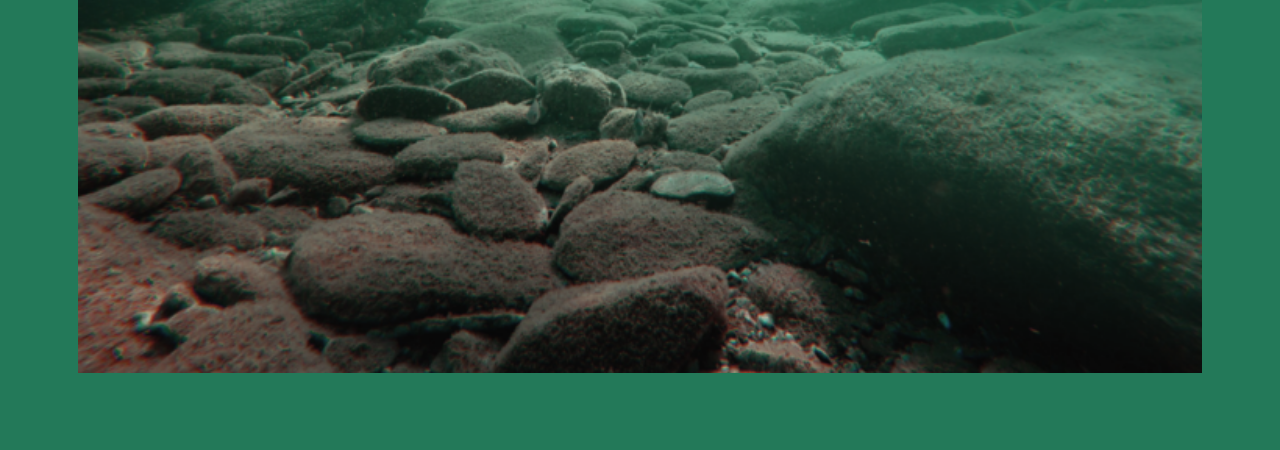
==== commit 40789d0f: "Askusted sunnary margin" ====
--- a/pattern.html
+++ b/pattern.html
@@ -132,5 +132,7 @@
         </div>
       </section>
     </main>
+    <footer>
+    </footer>
   </body>
 </html>
--- a/style-pattern.css
+++ b/style-pattern.css
@@ -12,6 +12,7 @@
   color: #fff;
   display: inline-block;
   font-weight: normal;
+  margin-top: 10em;
   margin-bottom: 1em;
   padding: 0.5em 1em;
 }
@@ -48,6 +49,11 @@
   margin: 0;
 }
 
+.design-name, .designer-name {
+  color: #fff;
+  padding: 5px;
+}
+
 a {
   border-bottom: 1px solid rgba(0, 0, 0, 0.2);
   color: #333;
@@ -72,6 +78,7 @@
   text-transform: uppercase;
   color: #fff;
   padding: 15% 0;
+  margin-top: -13em;
 }
 .summary p:last-child {
   border-top: 1px solid #41658a;
@@ -87,10 +94,22 @@
   color: #333;
   margin-left: -30%;
   padding: 5% 5% 5% 30%;
-}
-
-.intro {
-  padding: 5%;
+  border-radius: 0px 20px 20px 0px;
+  filter: drop-shadow(10px 10px 4px #45634e);
+}
+
+header {
+  height: 500px;
+  text-align: center;
+  background-image: url(images/watertop.png);
+  background-size: 100%;
+}
+
+footer {
+  height: 800px;
+  text-align: center;
+  background-image: url(images/waterbottom_720.png);
+  background-size: 100%;
 }
 
 * {
@@ -98,7 +117,7 @@
 }
 
 html {
-  background-color: #79b473;
+  background-color: #237959;
   padding: 5%;
 }
 
@@ -106,7 +125,7 @@
   font-family: "Montserrat", arial, sans-serif;
   font-size: 85%;
   color: #333;
-  background-color: #70a37f;
+  background-color: #237959;
   margin: 0;
   padding: 1em;
 }
@@ -137,7 +156,7 @@
 }
 
 .primary {
-  background-color: #70a37f;
+  background-color: #237959;
 }
 
 .accent1 {
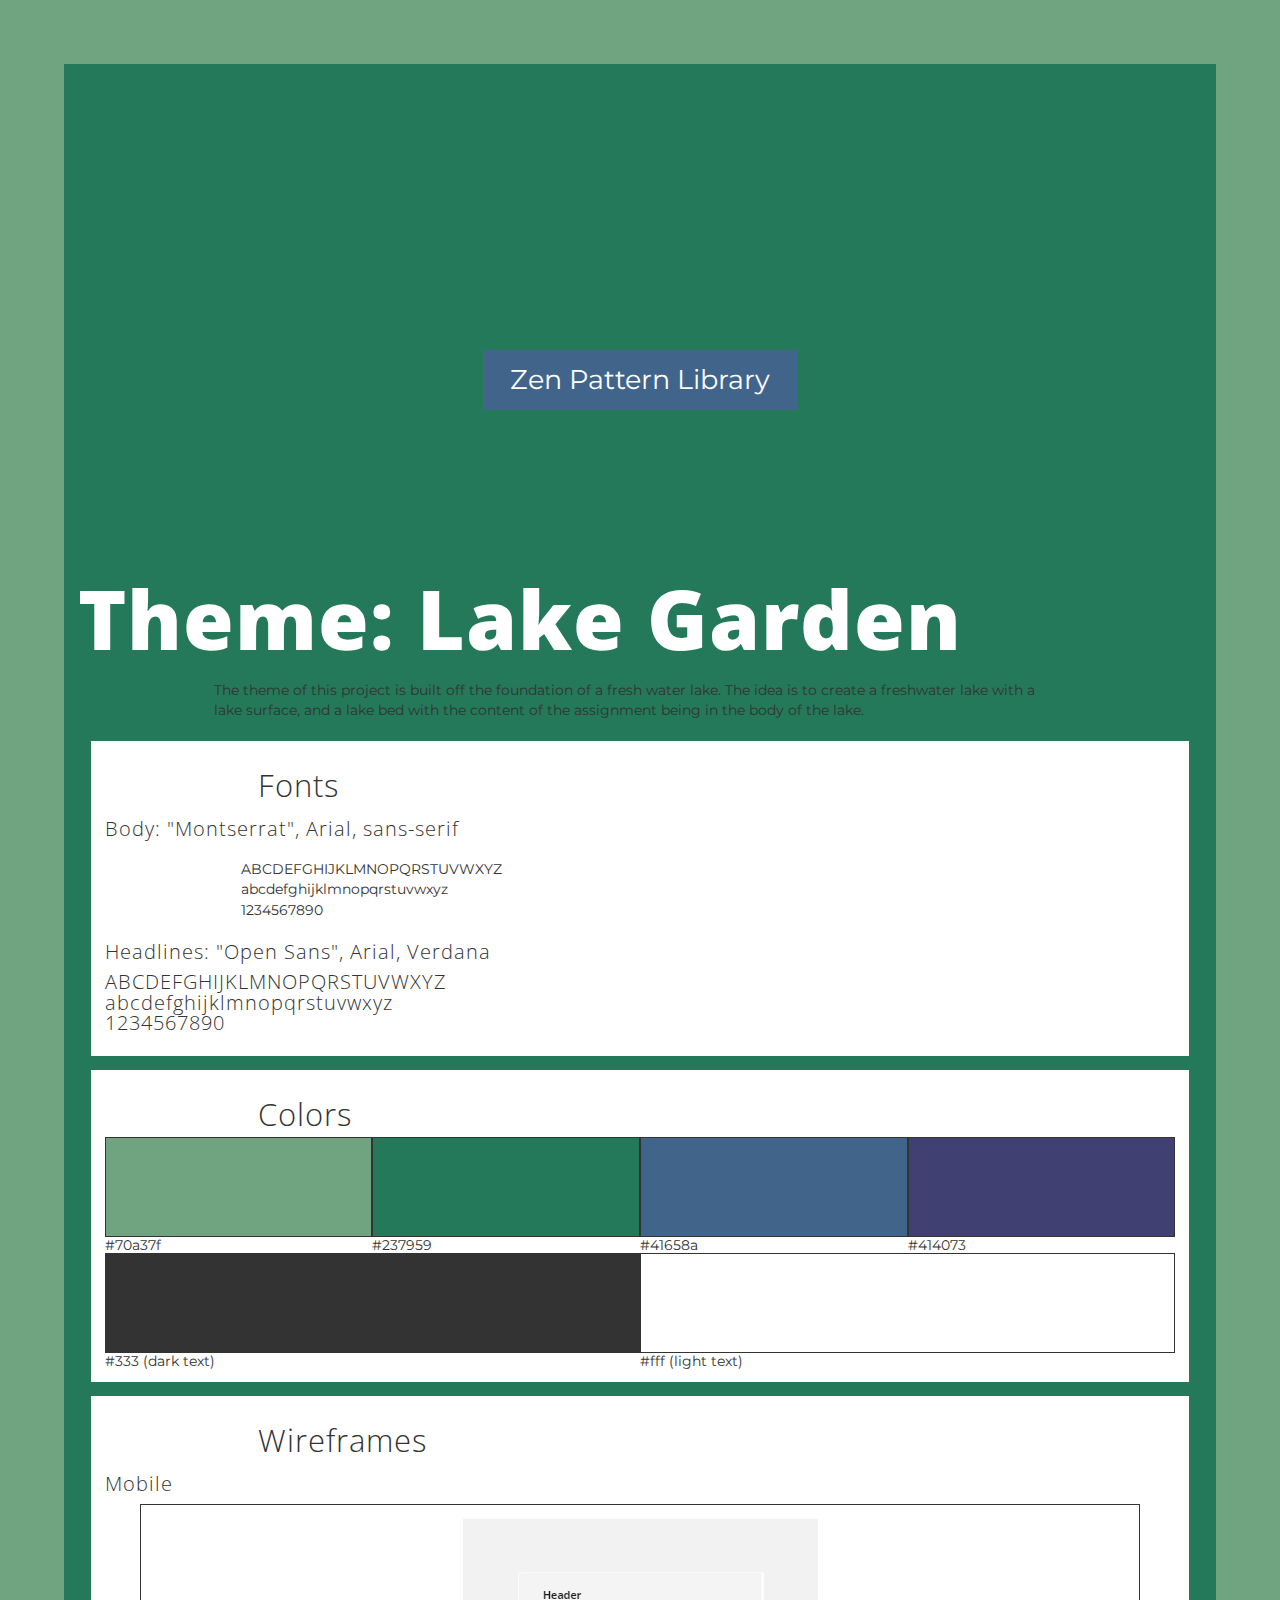
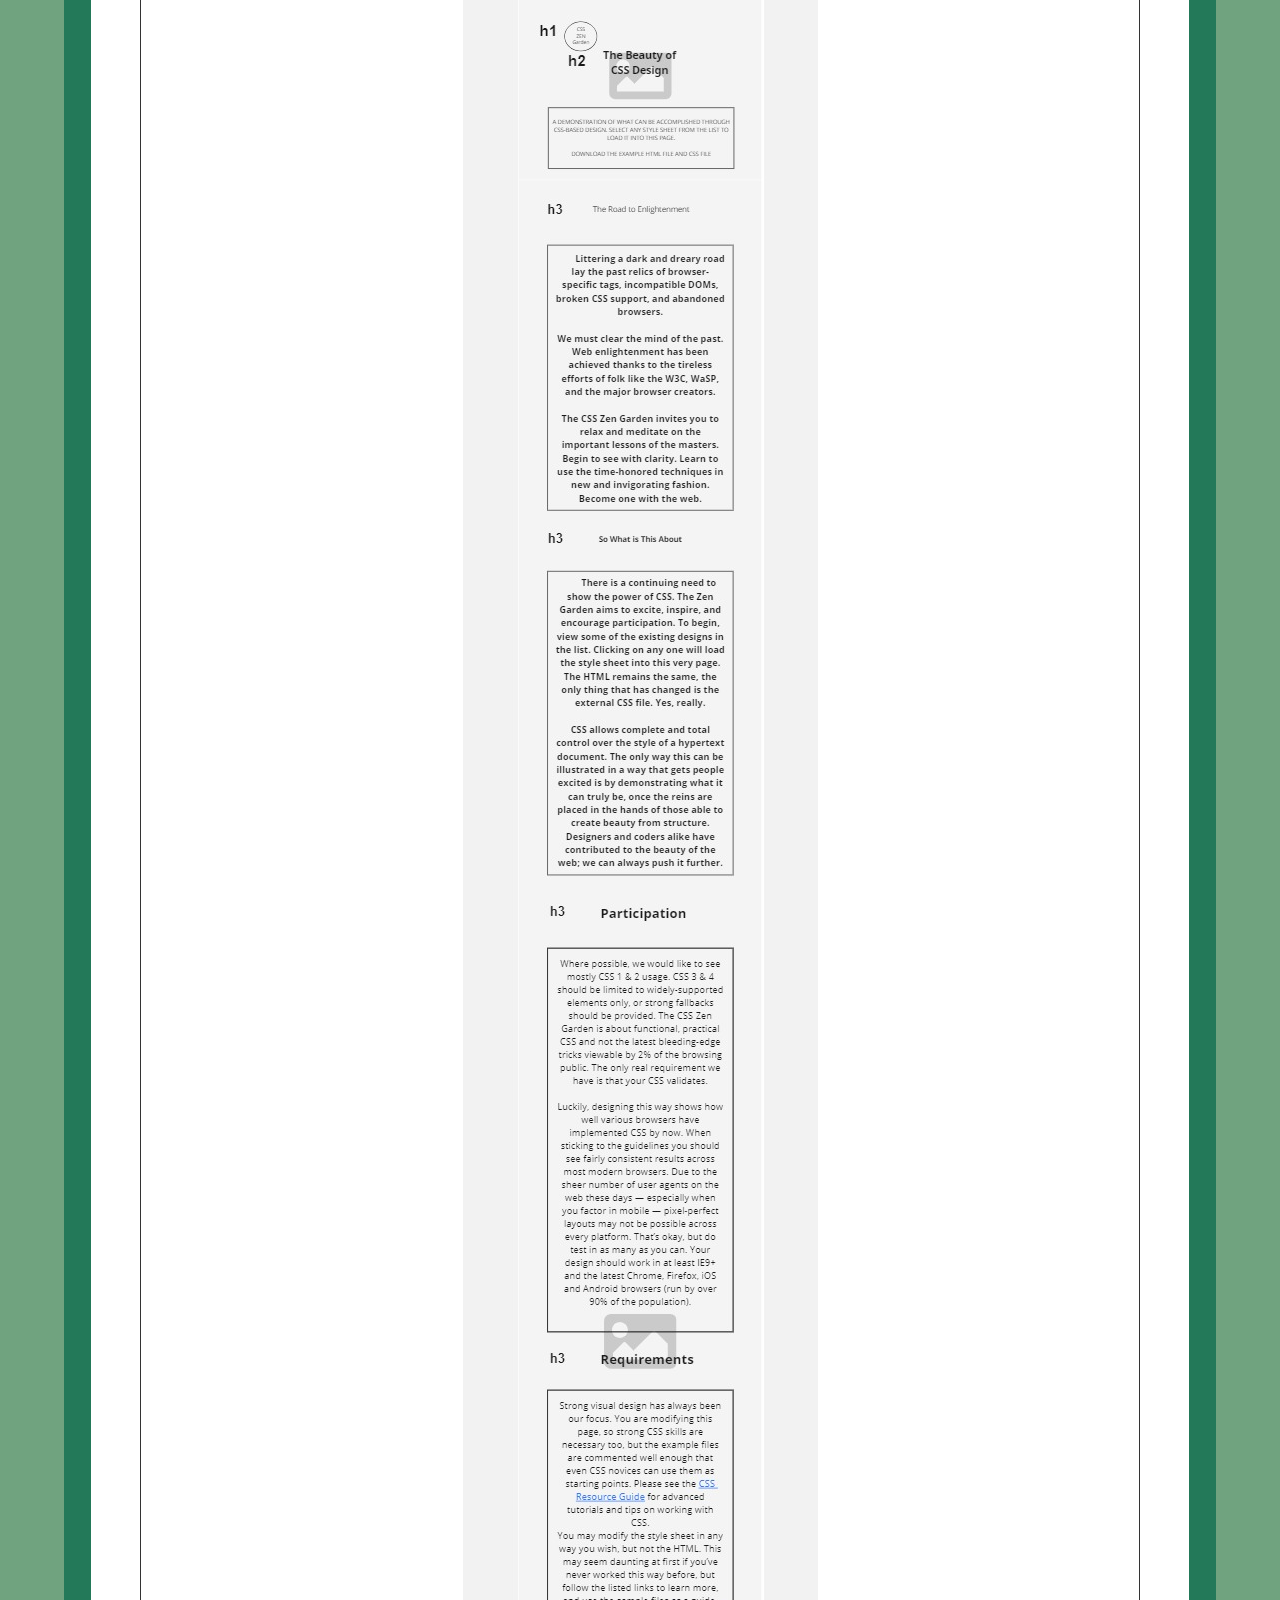
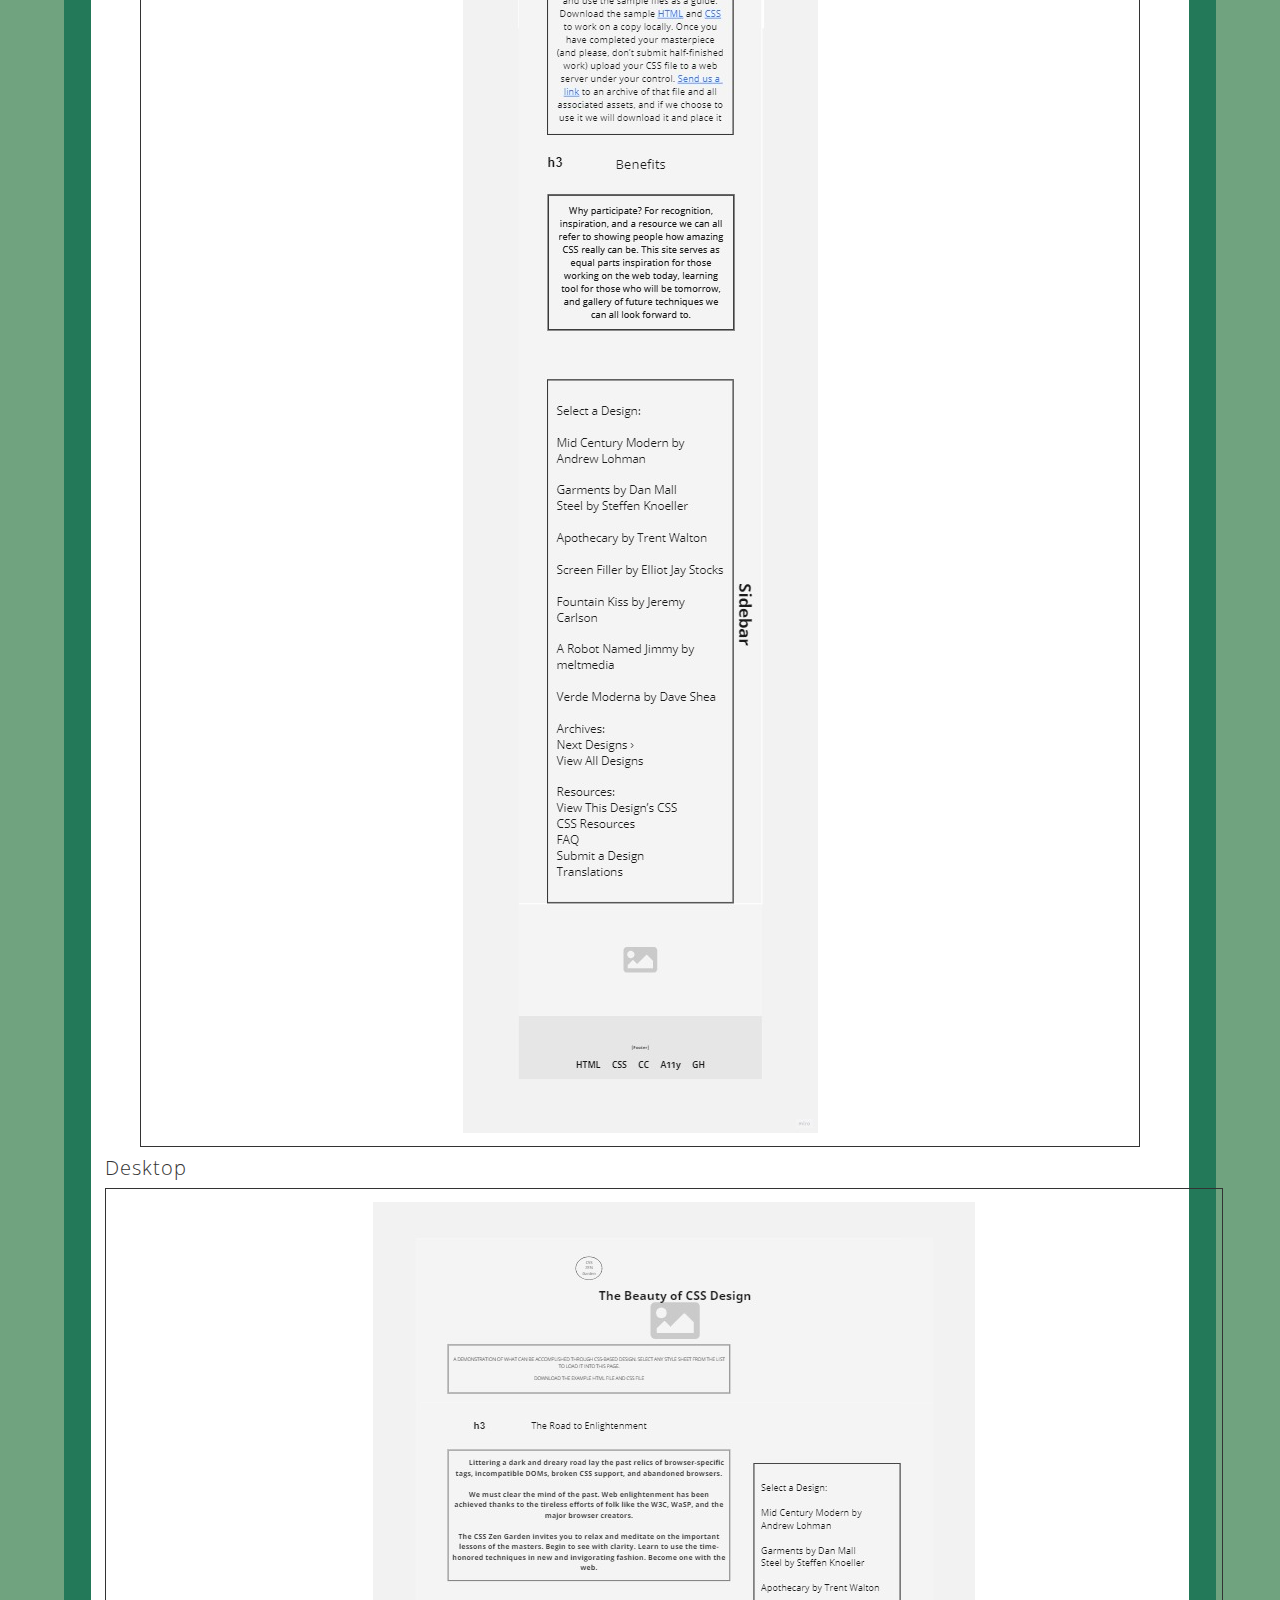
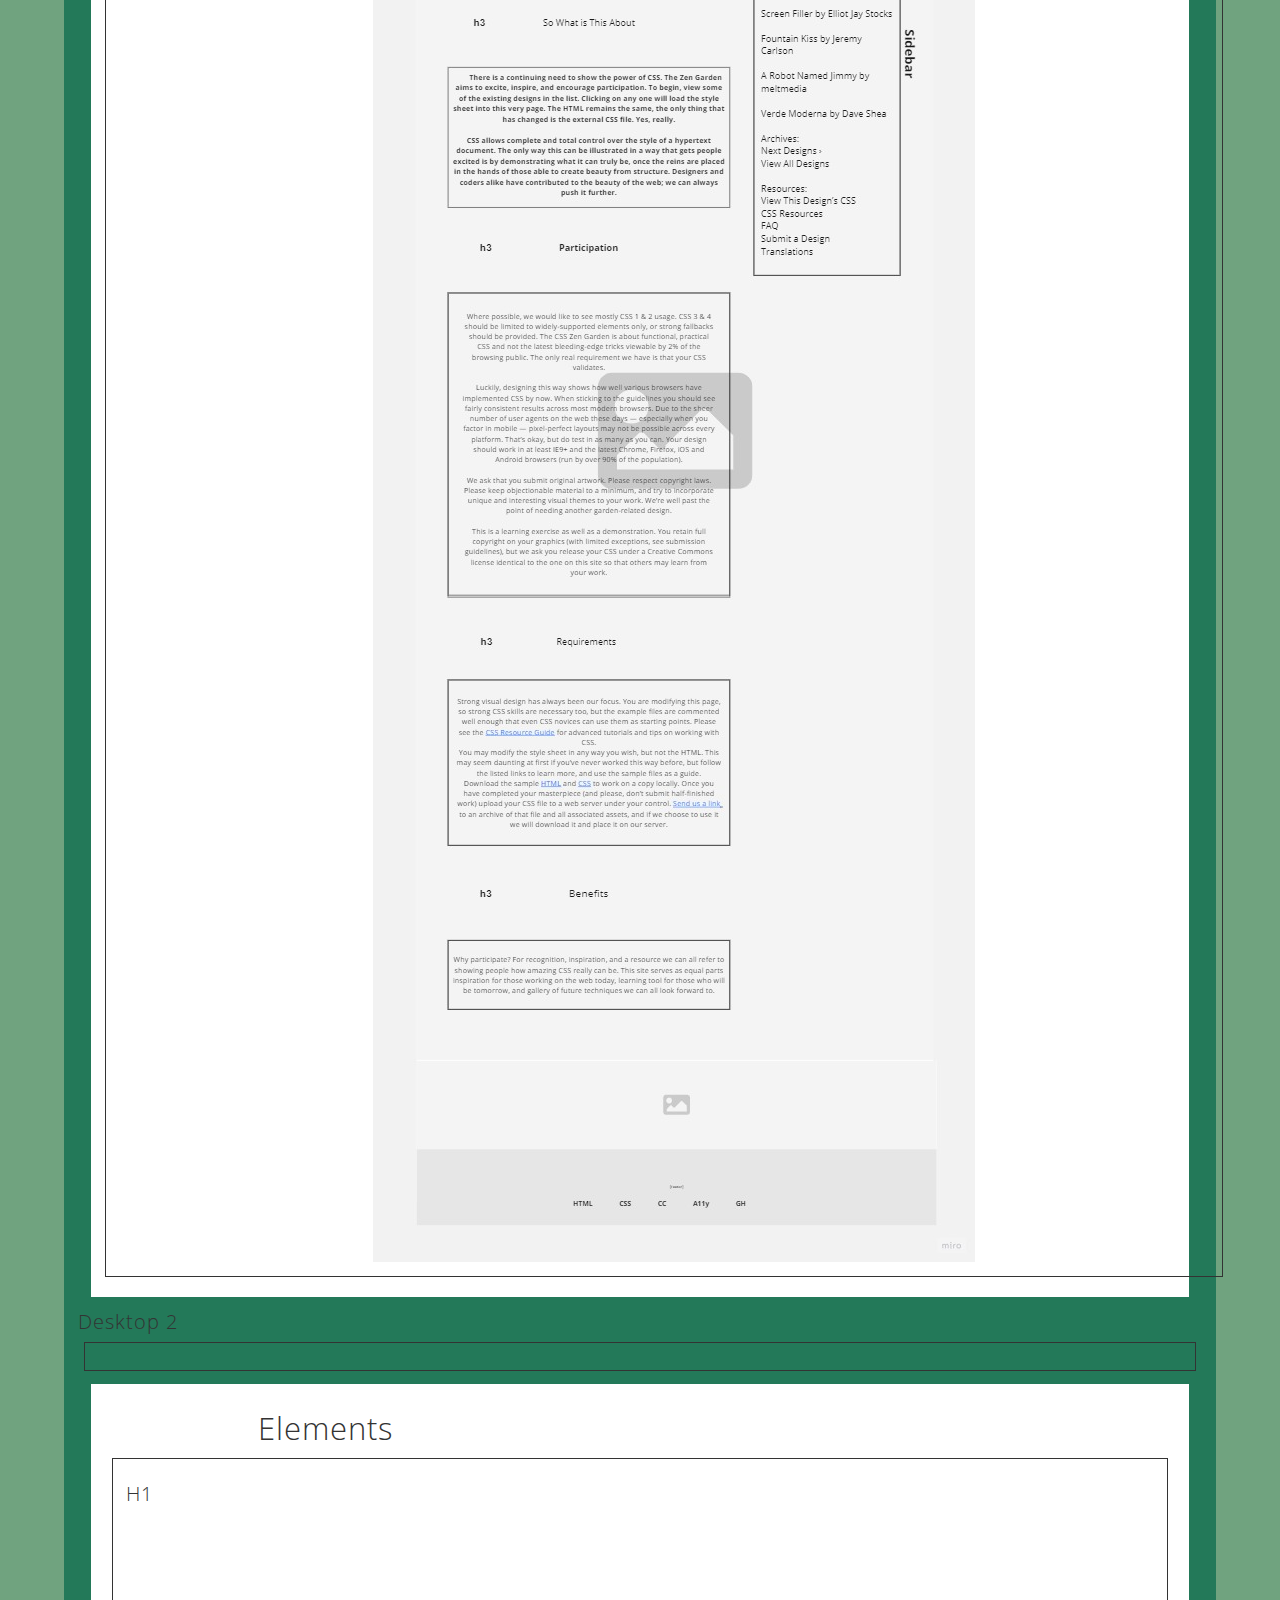
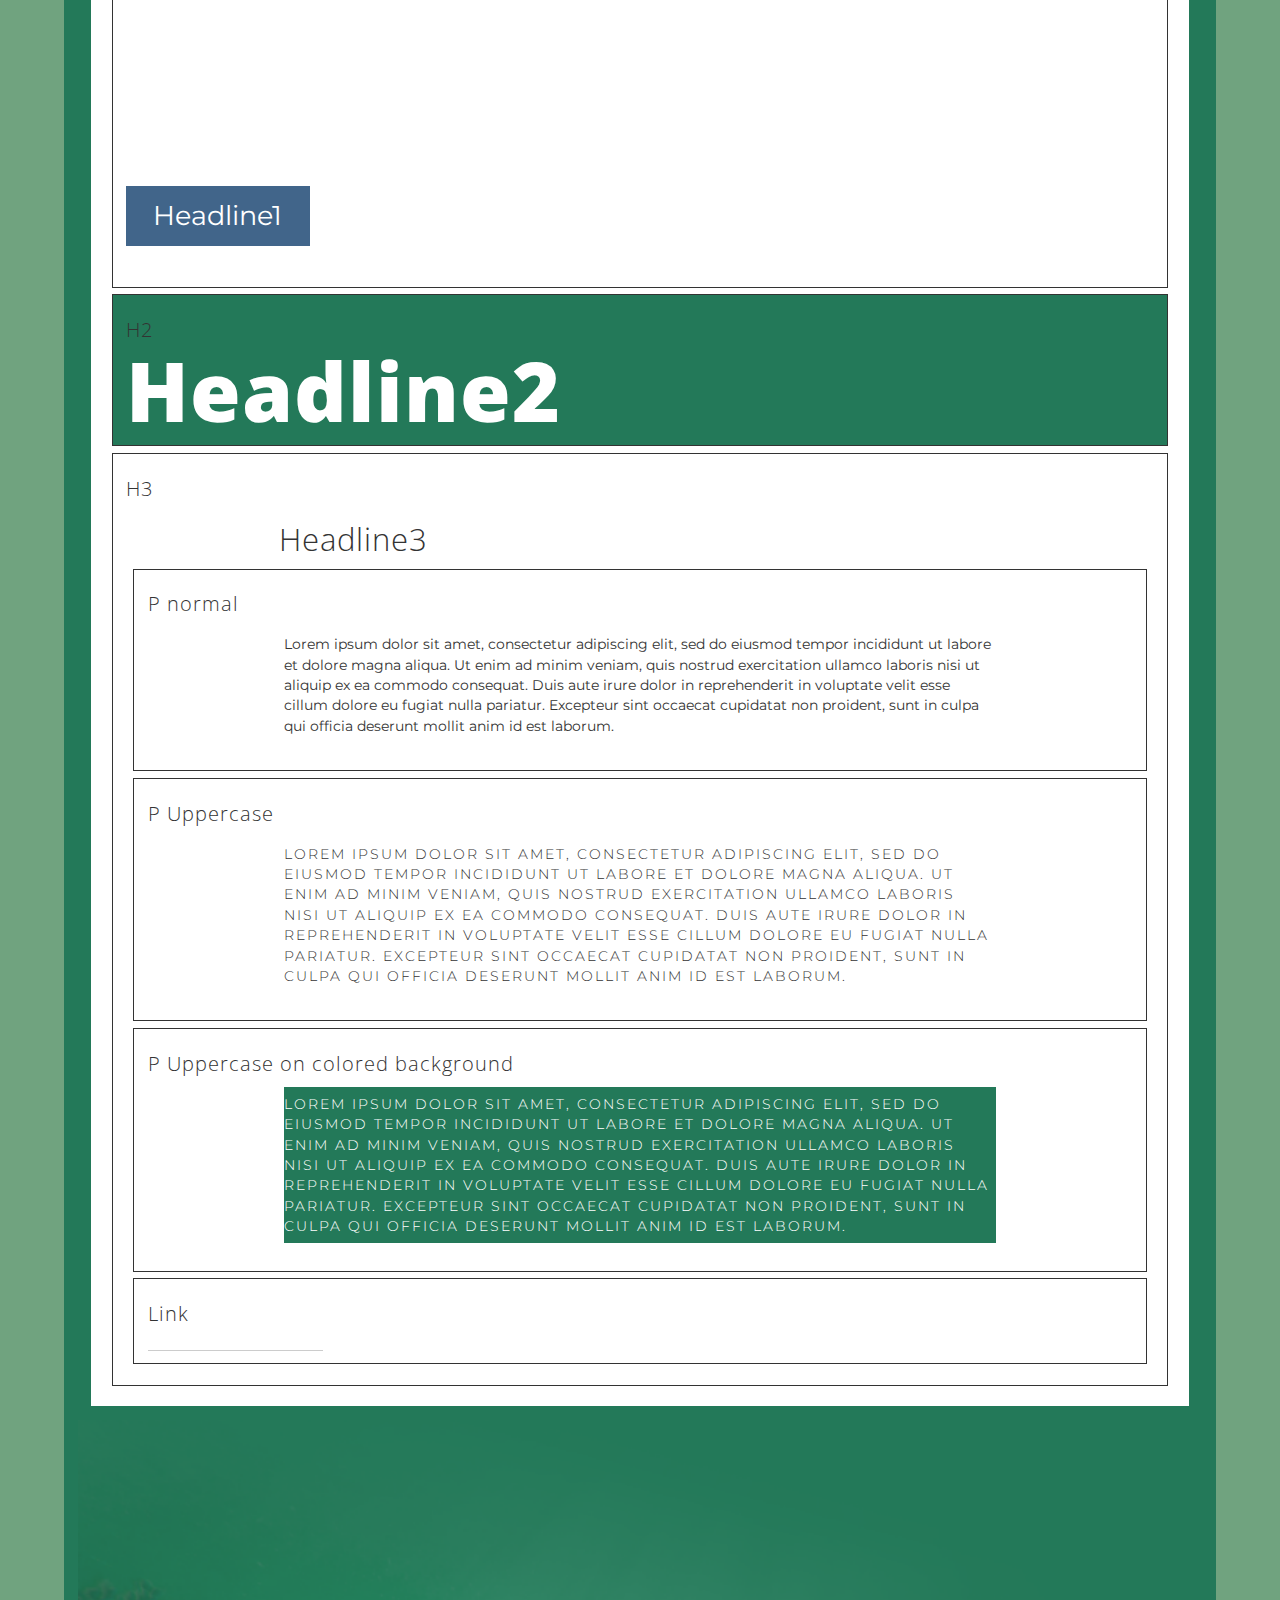
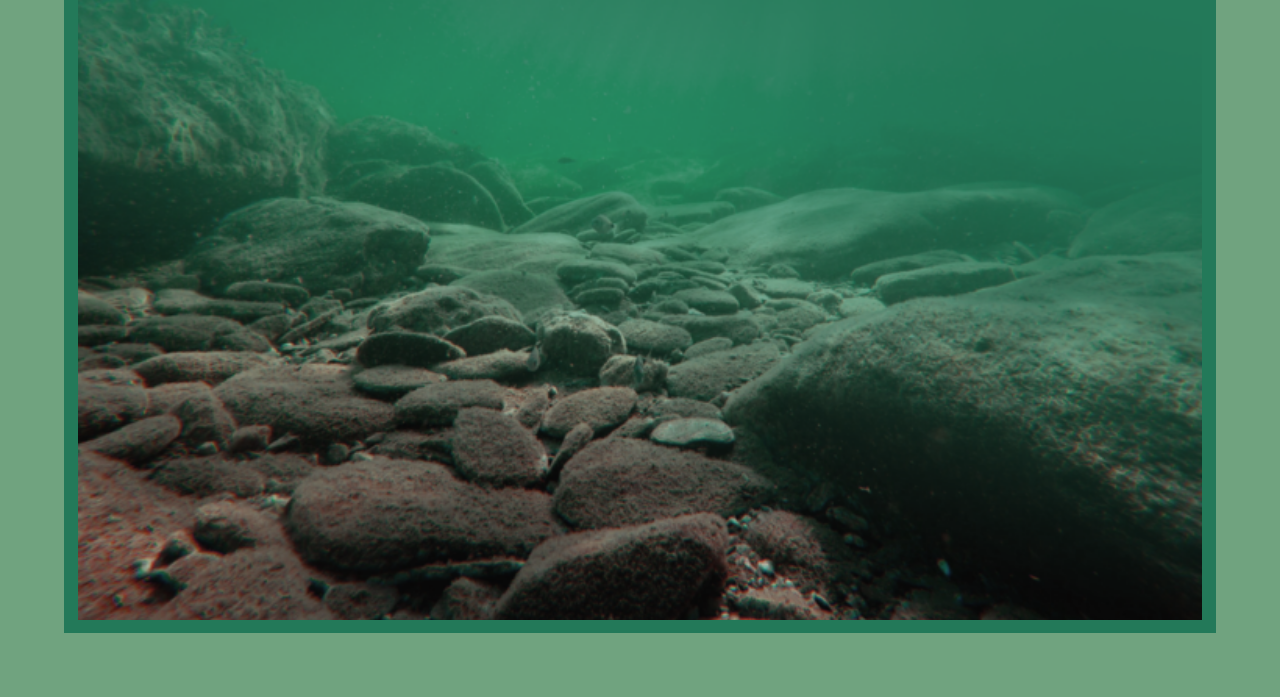
==== commit 7845a647: "Added 2nd desktop wireframe" ====
--- a/pattern.html
+++ b/pattern.html
@@ -38,11 +38,11 @@
         <h3>Colors</h3>
         <figure>
           <div class="swatch background"></div>
-          <figcaption>#79b473</figcaption>
+          <figcaption>#70a37f</figcaption>
         </figure>
         <figure>
           <div class="swatch primary"></div>
-          <figcaption>#70a37f</figcaption>
+          <figcaption>#237959</figcaption>
         </figure>
         <figure>
           <div class="swatch accent1"></div>
@@ -69,6 +69,10 @@
       </div>
       <h4>Desktop</h4>
       <div class="element image2">
+      </div>
+      </section>
+      <h4>Desktop 2</h4>
+      <div class="element image3">
       </div>
       </section>
 
--- a/style-pattern.css
+++ b/style-pattern.css
@@ -31,6 +31,7 @@
   letter-spacing: 1px;
   line-height: 1em;
   padding: 0.5em 0 0.25em 0;
+  margin-left: 5em;
 }
 
 h4 {
@@ -46,7 +47,8 @@
   font-size: 1em;
   line-height: 1.5em;
   padding: 0.5em 0;
-  margin: 0;
+  margin-left: 10em;
+  margin-right: 10em;
 }
 
 .design-name, .designer-name {
@@ -56,7 +58,7 @@
 
 a {
   border-bottom: 1px solid rgba(0, 0, 0, 0.2);
-  color: #333;
+  color: #fff;
   text-decoration: none;
   transition: border-color 0.2s ease-in-out;
 }
@@ -92,8 +94,11 @@
 .preamble {
   background: rgba(255, 255, 255, 0.9);
   color: #333;
+  margin-top: -8%;
+  margin-bottom: 5%;
   margin-left: -30%;
-  padding: 5% 5% 5% 30%;
+  margin-right: 20%;
+  padding: 5% 5% 5% 35%;
   border-radius: 0px 20px 20px 0px;
   filter: drop-shadow(10px 10px 4px #45634e);
 }
@@ -117,7 +122,7 @@
 }
 
 html {
-  background-color: #237959;
+  background-color: #70a37f;
   padding: 5%;
 }
 
@@ -150,9 +155,15 @@
 }
 
 .swatch {
+  display: flex;
+  justify-content: space-evenly;
   width: 100%;
   height: 100px;
   border: 1px solid;
+}
+
+.background {
+  background-color: #70a37f;
 }
 
 .primary {
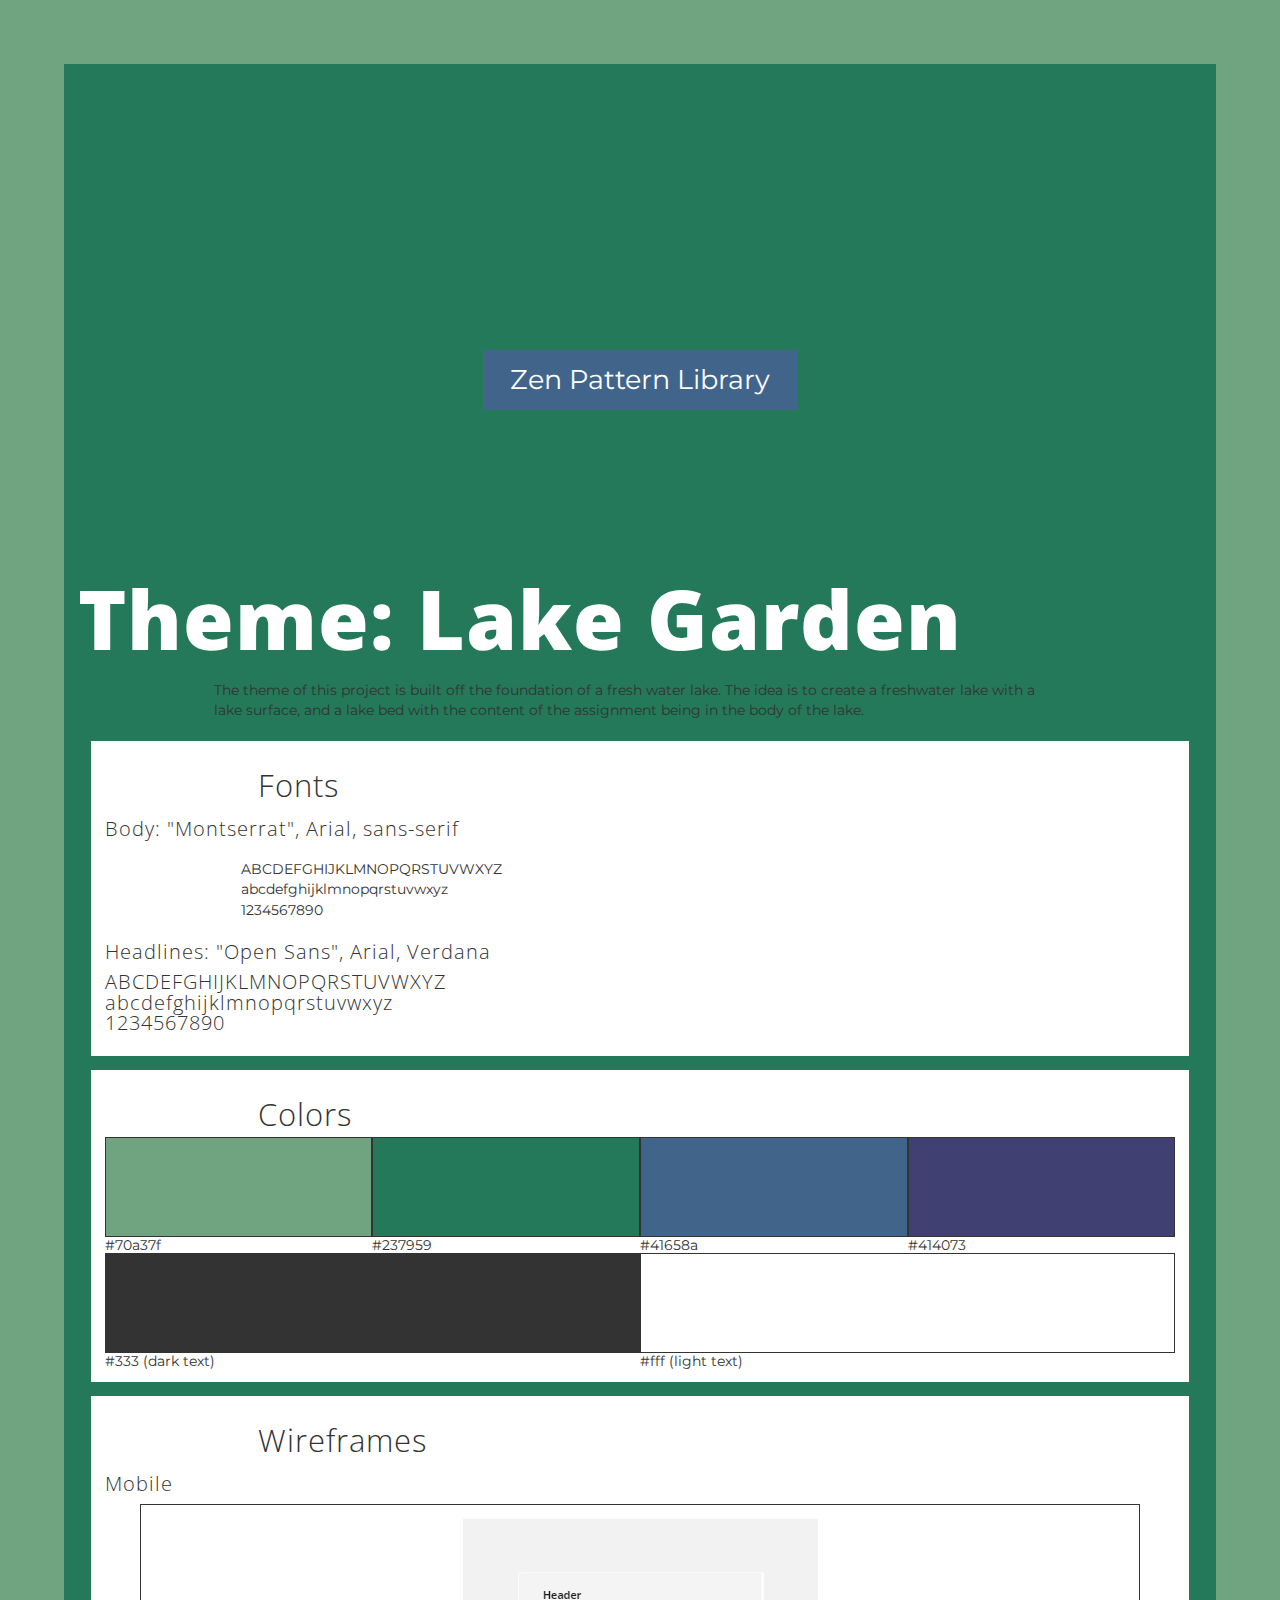
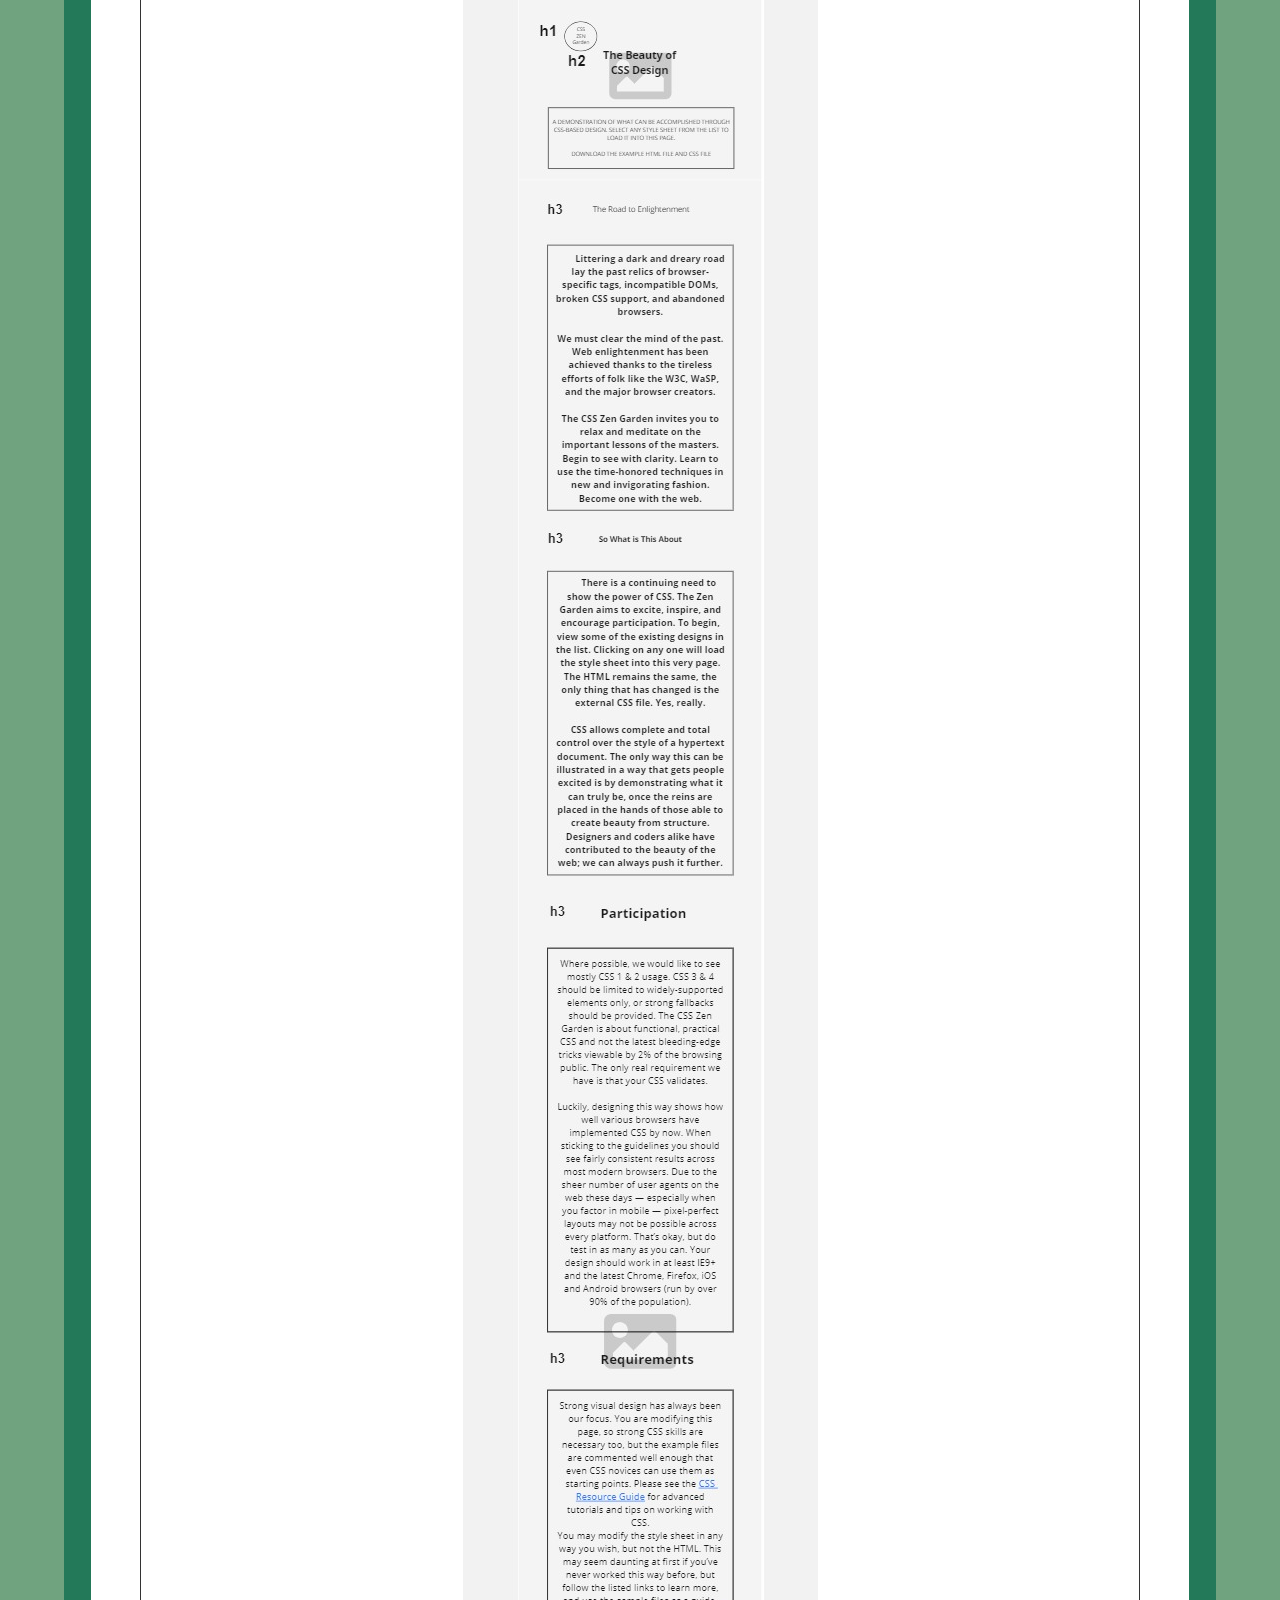
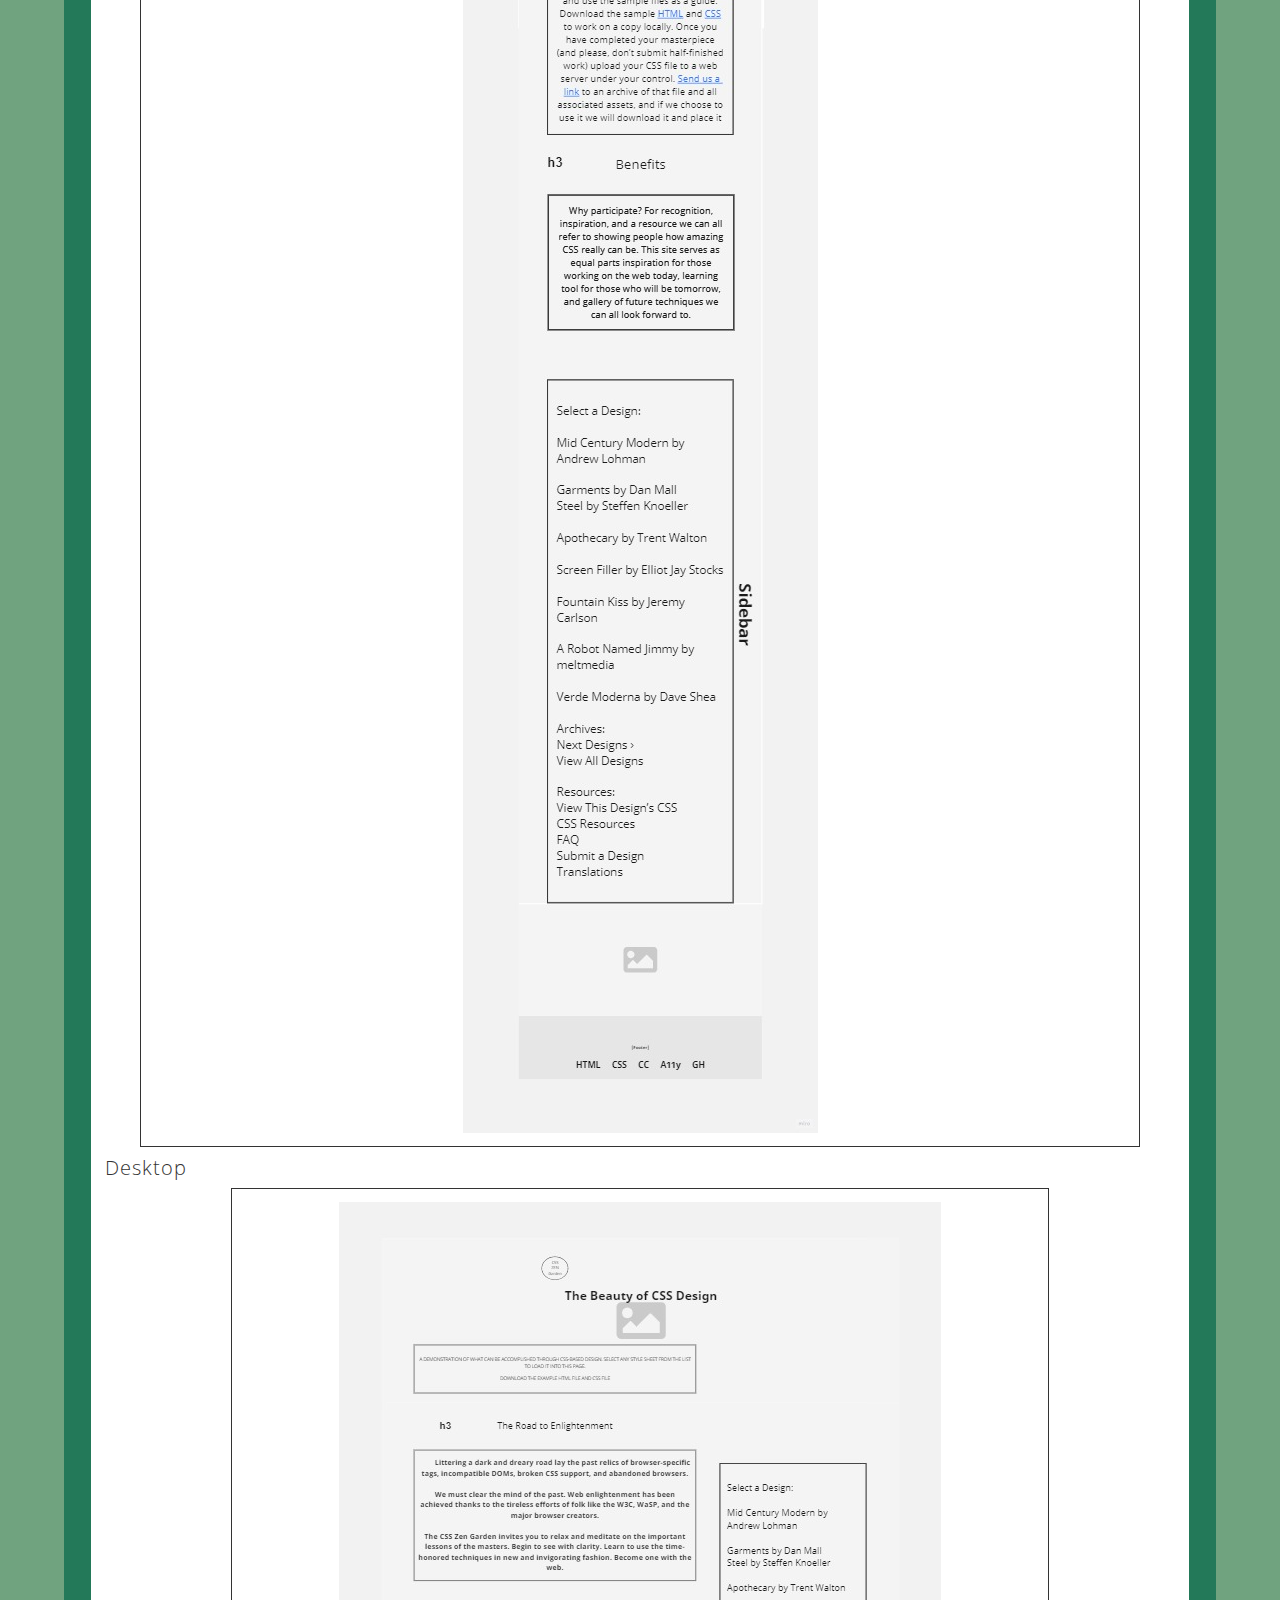
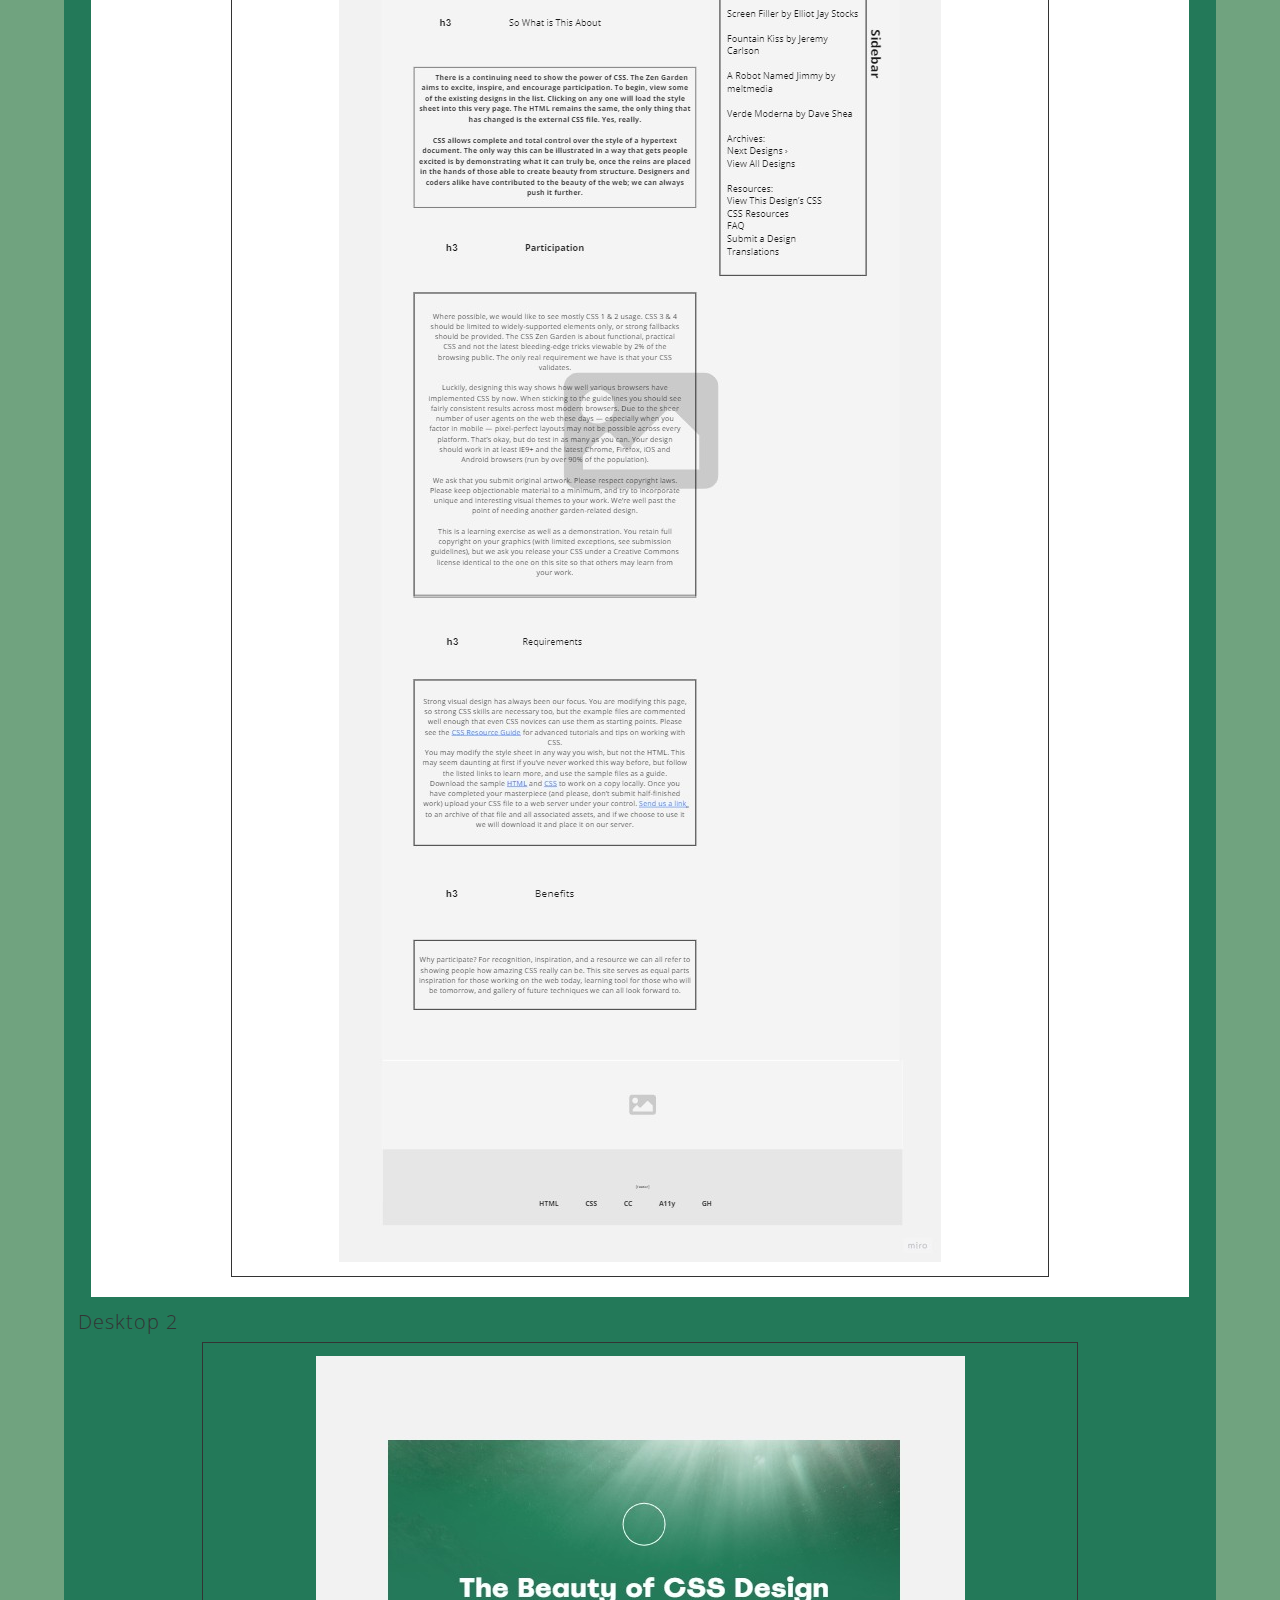
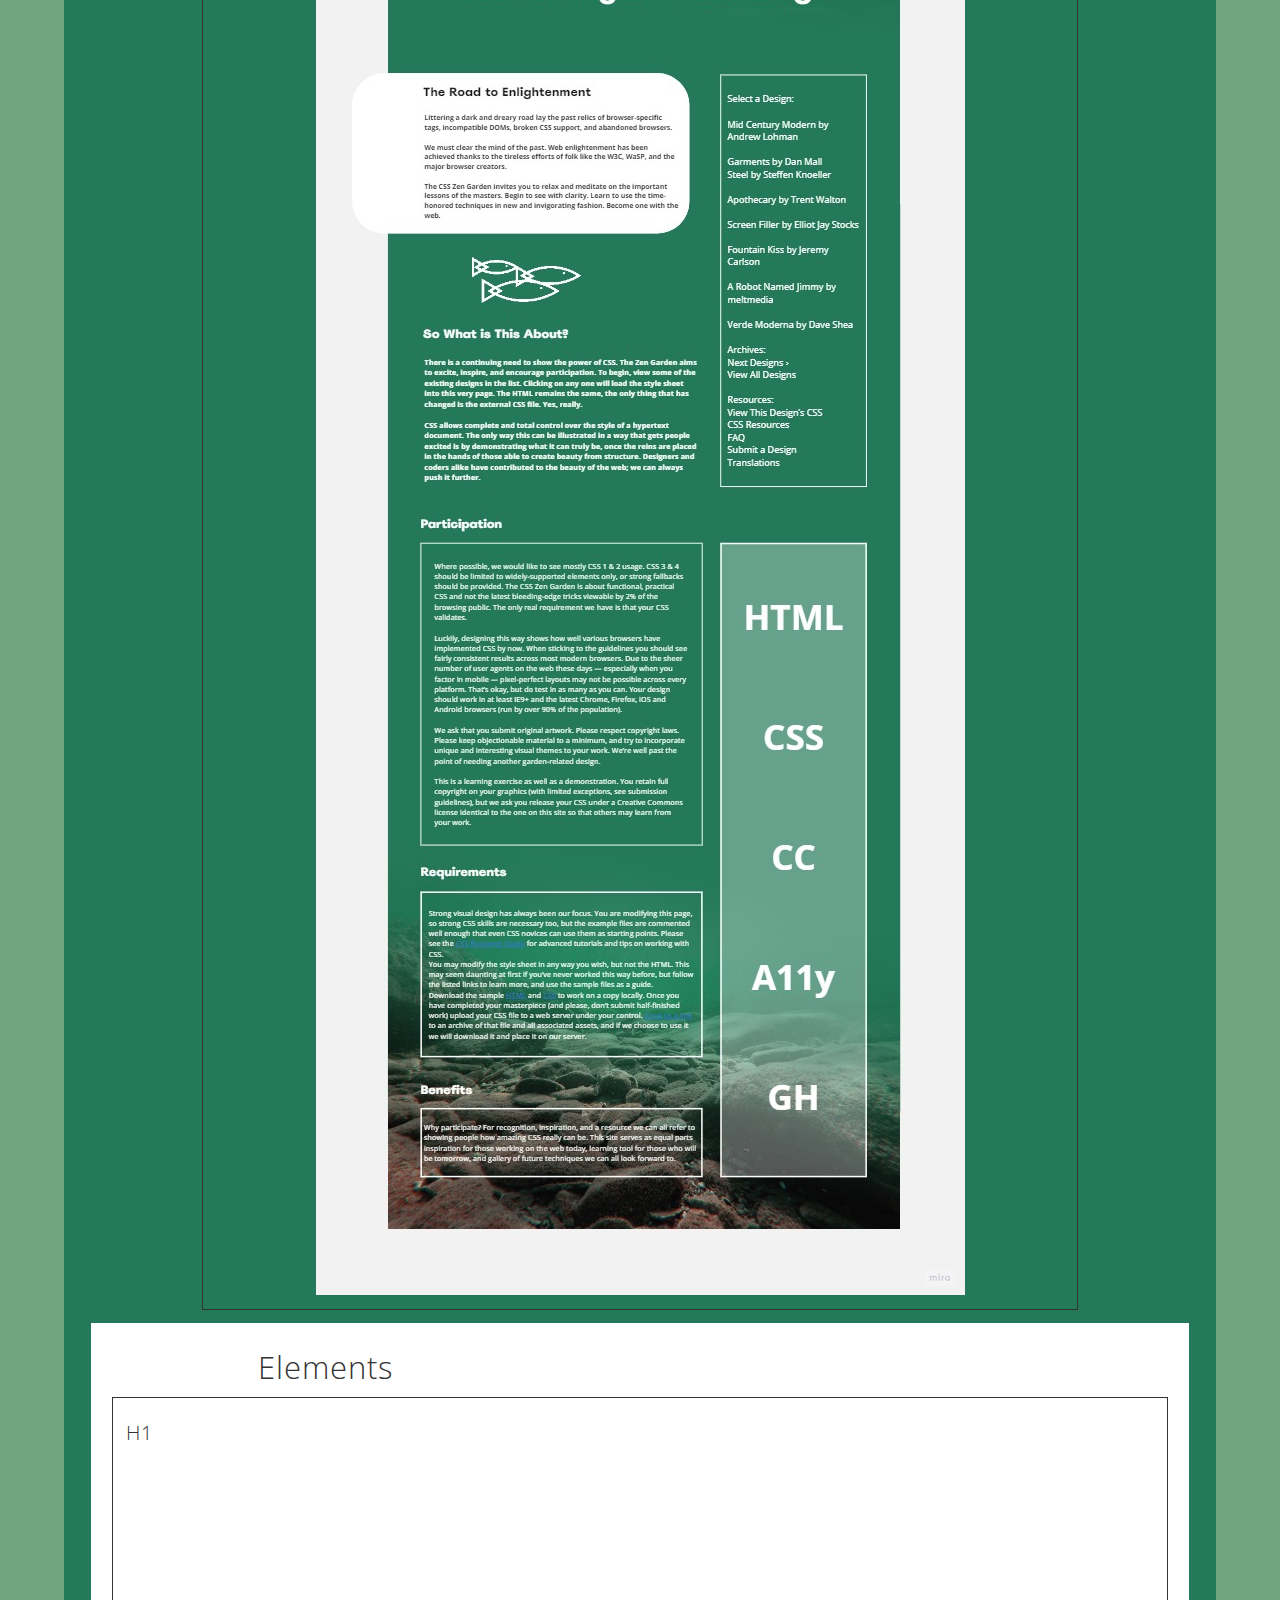
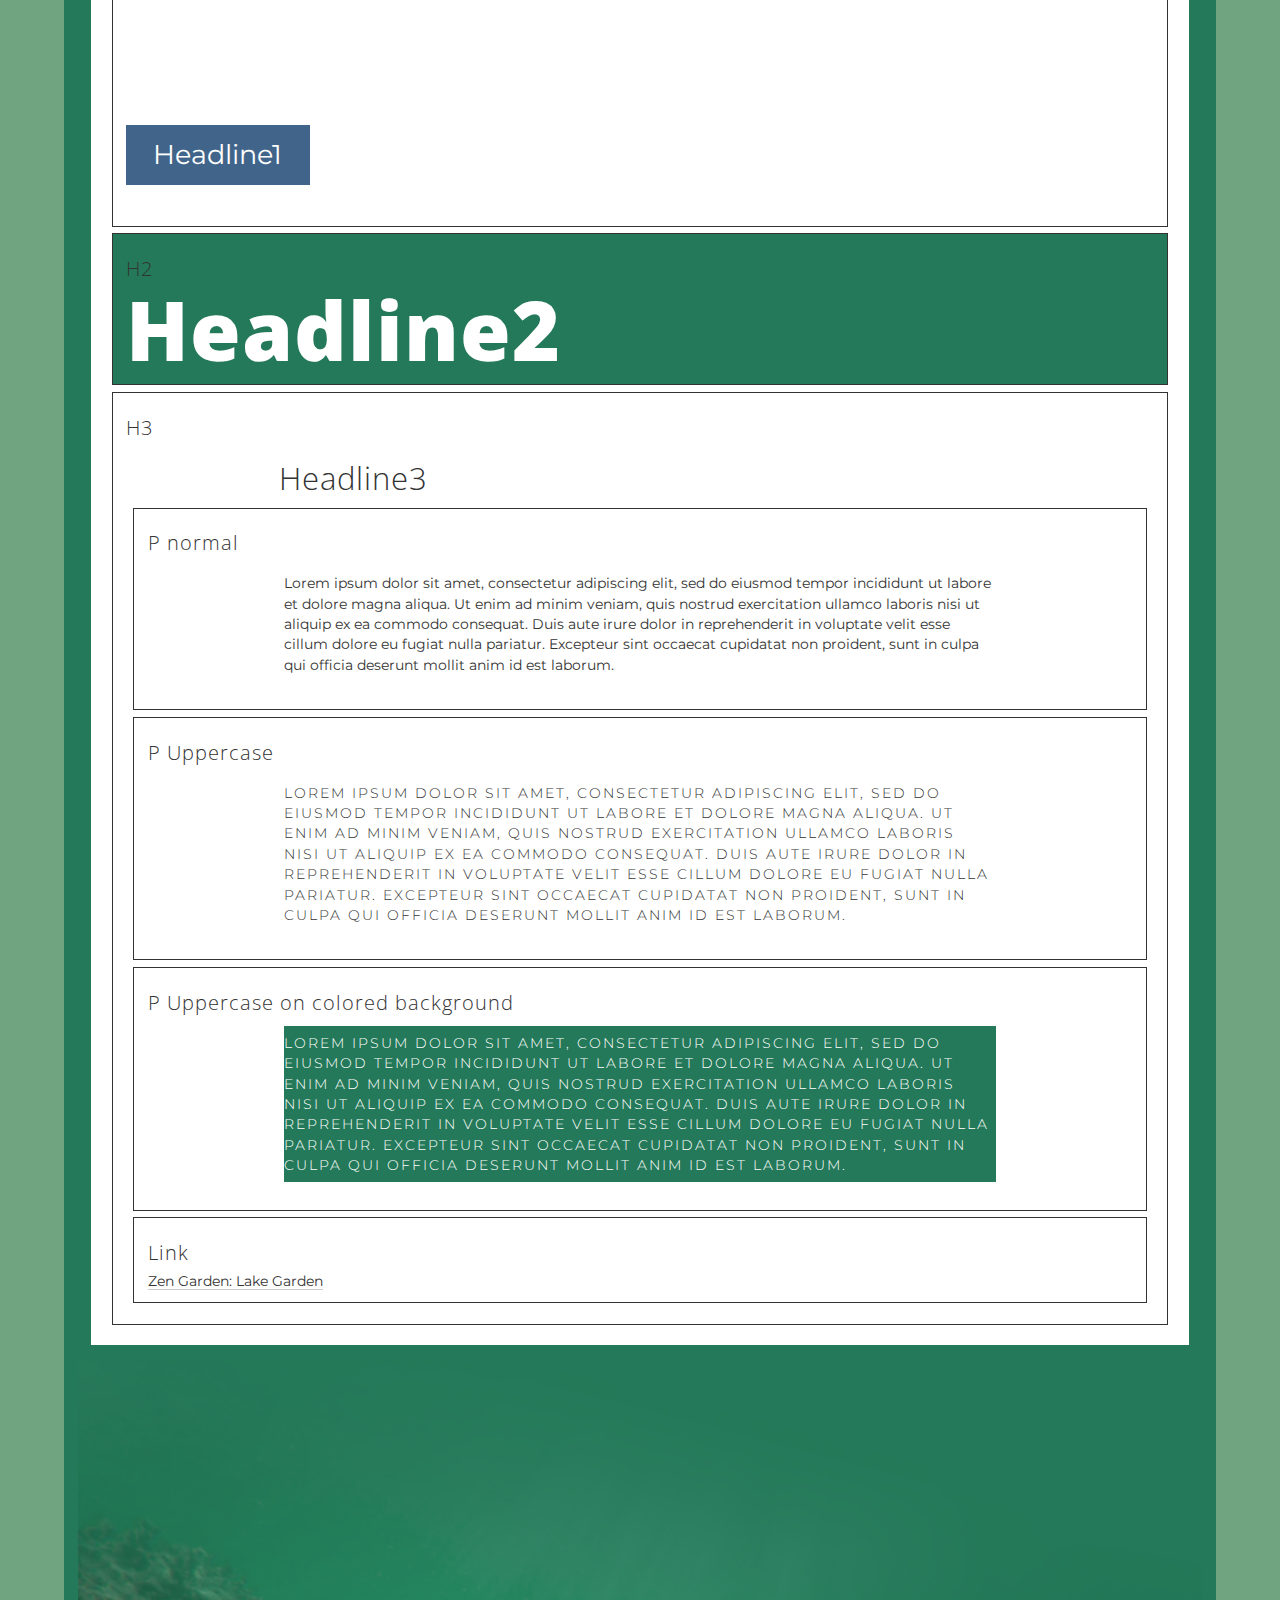
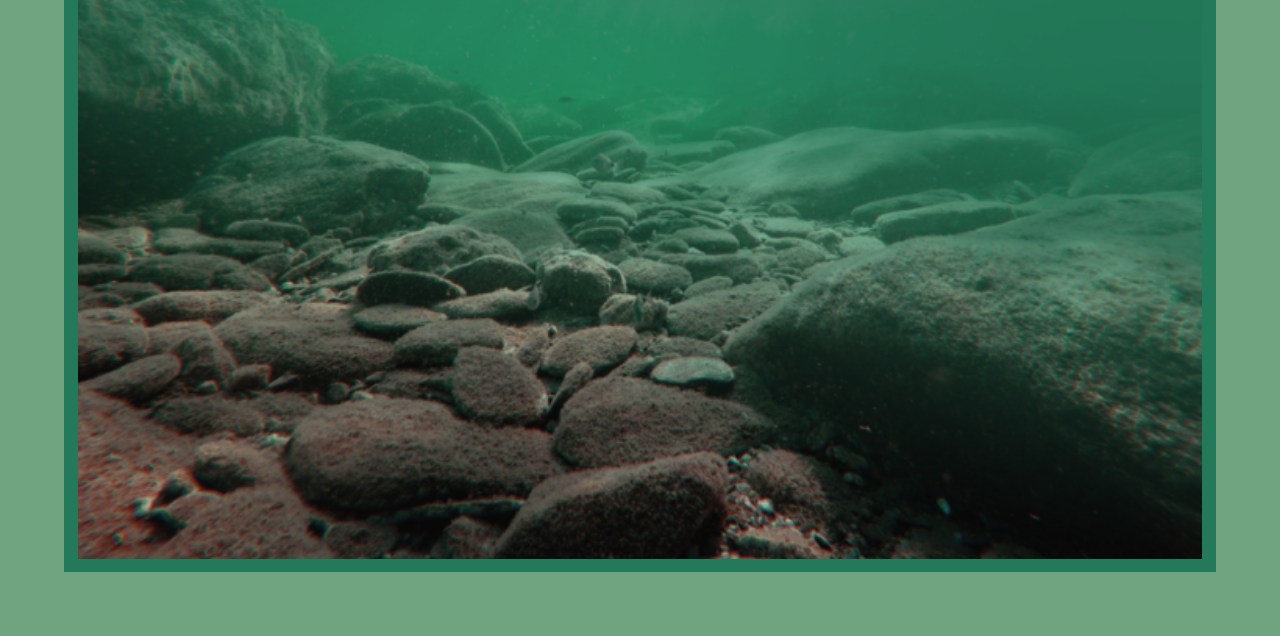
==== commit b90b2748: "Changed text color on Link on style guide" ====
--- a/pattern.html
+++ b/pattern.html
@@ -131,8 +131,7 @@
             href="https://crditto.github.io/Zen-Garden/"
             rel="noreferrer"
             target="_blank"
-            >Zen Garden: Lake Garden</a
-          >
+            >Zen Garden: Lake Garden</a>
         </div>
       </section>
     </main>
--- a/style-pattern.css
+++ b/style-pattern.css
@@ -58,7 +58,7 @@
 
 a {
   border-bottom: 1px solid rgba(0, 0, 0, 0.2);
-  color: #fff;
+  color: #333;
   text-decoration: none;
   transition: border-color 0.2s ease-in-out;
 }
@@ -103,6 +103,9 @@
   filter: drop-shadow(10px 10px 4px #45634e);
 }
 
+/*.intro {
+  padding: 5%;
+}*/
 header {
   height: 500px;
   text-align: center;
@@ -112,7 +115,6 @@
 
 footer {
   height: 800px;
-  text-align: center;
   background-image: url(images/waterbottom_720.png);
   background-size: 100%;
 }
@@ -155,8 +157,6 @@
 }
 
 .swatch {
-  display: flex;
-  justify-content: space-evenly;
   width: 100%;
   height: 100px;
   border: 1px solid;
@@ -215,7 +215,16 @@
   display: block;
   margin-left: auto;
   margin-right: auto;
-  padding-left: 25%;
-  padding-right: 23%;
+  padding-left: 10%;
+  padding-right: 10%;
   content: url(images/zg_desktop.jpg);
+}
+
+.image3 {
+  display: block;
+  margin-left: auto;
+  margin-right: auto;
+  padding-left: 10%;
+  padding-right: 10%;
+  content: url(images/zg_desktop2.jpg);
 }/*# sourceMappingURL=style-pattern.css.map */